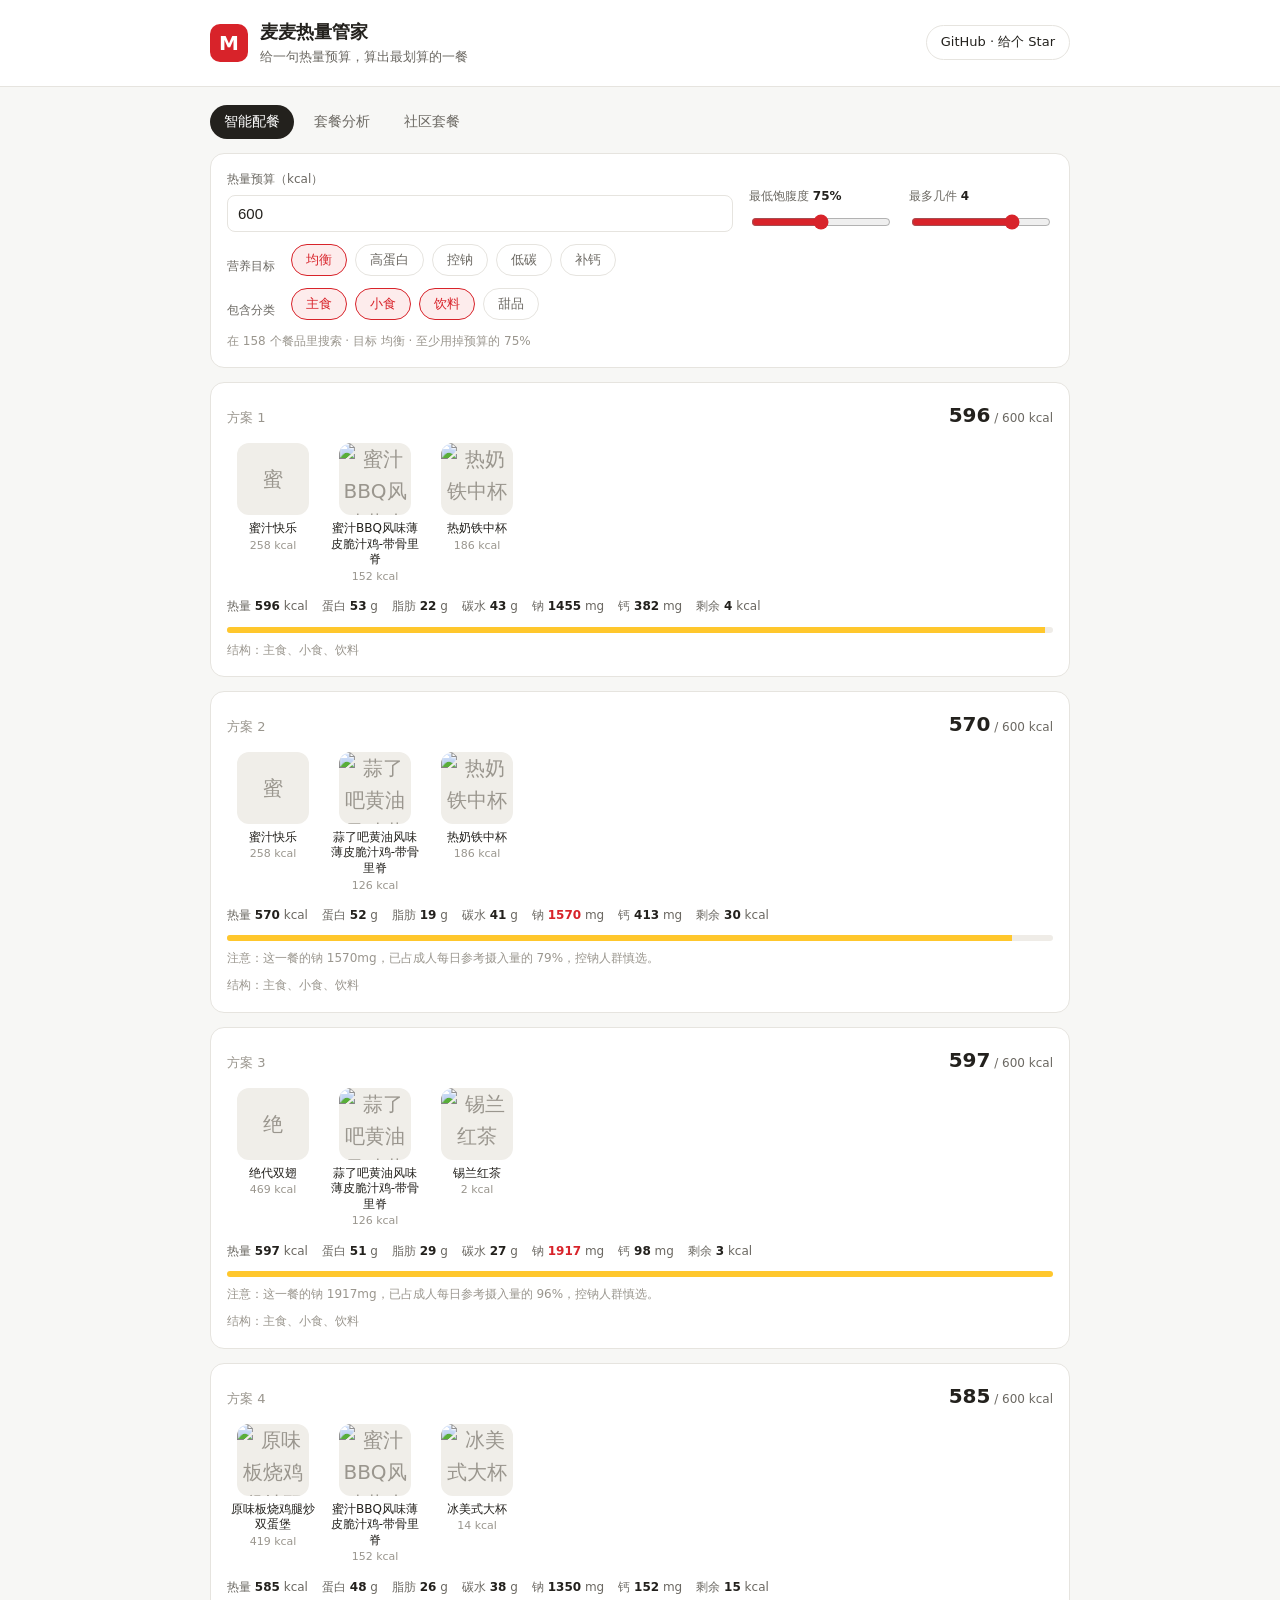
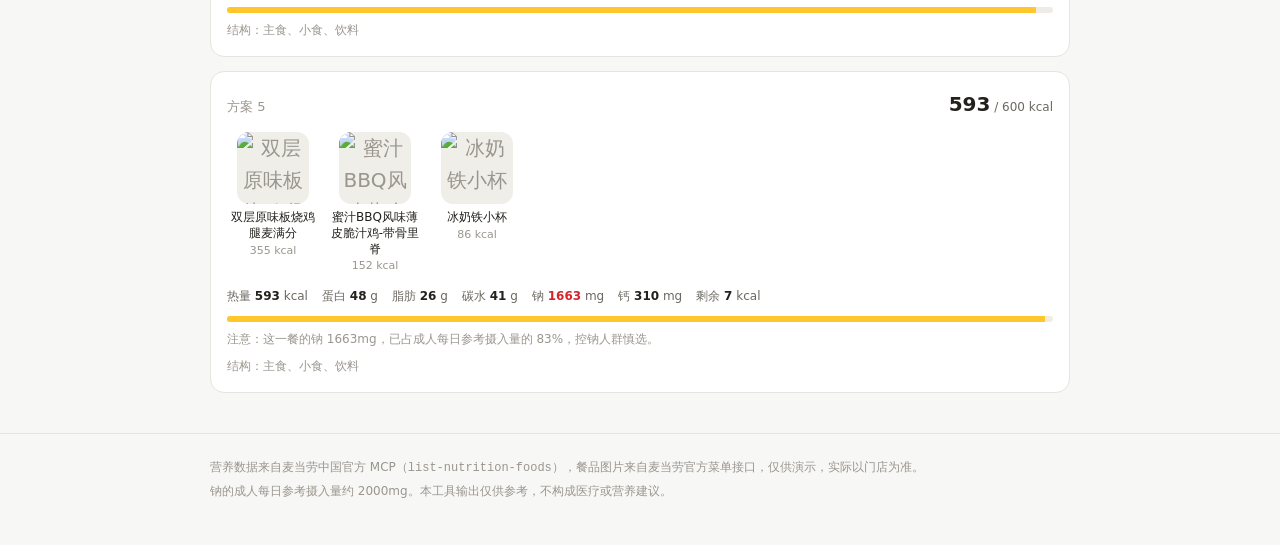
==== docs/index.html @ 1e79555b "feat: 网页版（GitHub Pages），无需下载源码即可使用 把配餐能力搬到浏览器：输入大卡数直接出带实物图的推荐组合，可自定义 分析套餐营养，可浏览社区套餐并一键载入。  - docs/in" ====
<!DOCTYPE html>
<html lang="zh-CN">
<head>
<meta charset="utf-8">
<meta name="viewport" content="width=device-width, initial-scale=1">
<title>麦麦热量管家 · 麦当劳热量预算配餐</title>
<meta name="description" content="输入热量预算，用麦当劳真实营养数据算出最优组合。支持高蛋白、低钠、低碳、高钙四种目标，还能分析自己的套餐、浏览社区分享。">
<link rel="stylesheet" href="styles.css">
</head>
<body>
<header class="site-header">
  <div class="wrap">
    <div class="brand">
      <span class="logo">M</span>
      <div>
        <h1>麦麦热量管家</h1>
        <p class="tagline">给一句热量预算，算出最划算的一餐</p>
      </div>
    </div>
    <a class="gh-link" href="https://github.com/1061136002/mcd-calorie-buddy" target="_blank" rel="noopener">
      GitHub · 给个 Star
    </a>
  </div>
</header>

<nav class="tabs wrap">
  <button class="tab active" data-tab="plan">智能配餐</button>
  <button class="tab" data-tab="analyze">套餐分析</button>
  <button class="tab" data-tab="community">社区套餐</button>
</nav>

<main class="wrap">

  <!-- ============ 智能配餐 ============ -->
  <section id="tab-plan" class="tab-panel active">
    <div class="panel controls">
      <div class="row">
        <label class="field grow">
          <span class="label">热量预算（kcal）</span>
          <input type="number" id="budget" value="600" min="100" max="2000" step="10">
        </label>
        <label class="field">
          <span class="label">最低饱腹度 <b id="fill-val">75%</b></span>
          <input type="range" id="fill" min="50" max="100" value="75" step="5">
        </label>
        <label class="field">
          <span class="label">最多几件 <b id="max-val">4</b></span>
          <input type="range" id="maxitems" min="1" max="5" value="4" step="1">
        </label>
      </div>
      <div class="row">
        <span class="label">营养目标</span>
        <div class="goals" id="goals">
          <button class="goal active" data-goal="balanced">均衡</button>
          <button class="goal" data-goal="high_protein">高蛋白</button>
          <button class="goal" data-goal="low_sodium">控钠</button>
          <button class="goal" data-goal="low_carb">低碳</button>
          <button class="goal" data-goal="high_calcium">补钙</button>
        </div>
      </div>
      <div class="row">
        <span class="label">包含分类</span>
        <div class="goals" id="cats">
          <button class="chip active" data-cat="main">主食</button>
          <button class="chip active" data-cat="side">小食</button>
          <button class="chip active" data-cat="drink">饮料</button>
          <button class="chip" data-cat="dessert">甜品</button>
        </div>
      </div>
      <p class="hint" id="plan-hint"></p>
    </div>

    <div id="plans" class="plans"></div>
  </section>

  <!-- ============ 套餐分析 ============ -->
  <section id="tab-analyze" class="tab-panel">
    <div class="panel controls">
      <div class="row">
        <label class="field grow">
          <span class="label">搜索餐品，点一下加进套餐</span>
          <input type="text" id="search" placeholder="比如：板烧、薯条、可乐、麦满分">
        </label>
      </div>
      <div id="picker" class="picker"></div>
    </div>

    <div class="panel">
      <div class="row between">
        <h2>我的套餐</h2>
        <button class="ghost" id="clear">清空</button>
      </div>
      <div id="basket" class="basket"></div>
      <div id="totals" class="totals"></div>
    </div>
  </section>

  <!-- ============ 社区套餐 ============ -->
  <section id="tab-community" class="tab-panel">
    <p class="hint">
      社区套餐库来自开源项目贡献者。点「看详情」可以把别人的搭配载入分析器，自己改一改。
      想分享自己的搭配？<a href="https://github.com/1061136002/mcd-calorie-buddy/blob/main/community/CONTRIBUTING.md" target="_blank" rel="noopener">提个 PR 就行</a>。
    </p>
    <div id="community" class="plans"></div>
  </section>

</main>

<footer class="site-footer">
  <div class="wrap">
    <p>营养数据来自麦当劳中国官方 MCP（<code>list-nutrition-foods</code>），餐品图片来自麦当劳官方菜单接口，仅供演示，实际以门店为准。</p>
    <p>钠的成人每日参考摄入量约 2000mg。本工具输出仅供参考，不构成医疗或营养建议。</p>
  </div>
</footer>

<script src="app.js"></script>
</body>
</html>
---- docs/styles.css ----
:root {
  --bg: #f7f7f5;
  --card: #ffffff;
  --line: #e6e4df;
  --ink: #23211d;
  --ink-2: #6b6862;
  --ink-3: #9a968e;
  --brand: #d8232a;
  --brand-soft: #fdecec;
  --accent: #ffc72c;
  --ok: #1d9e75;
}

* { box-sizing: border-box; }

body {
  margin: 0;
  background: var(--bg);
  color: var(--ink);
  font: 15px/1.6 system-ui, -apple-system, "PingFang SC", "Microsoft YaHei", sans-serif;
}

a { color: var(--brand); }

.wrap { max-width: 900px; margin: 0 auto; padding: 0 20px; }

.site-header {
  background: var(--card);
  border-bottom: 1px solid var(--line);
  padding: 18px 0;
}
.brand { display: flex; align-items: center; gap: 12px; }
.logo {
  width: 38px; height: 38px; border-radius: 10px;
  background: var(--brand); color: #fff;
  display: grid; place-items: center;
  font-weight: 600; font-size: 20px;
}
.site-header h1 { margin: 0; font-size: 18px; font-weight: 600; }
.tagline { margin: 0; color: var(--ink-2); font-size: 13px; }
.site-header .wrap { display: flex; justify-content: space-between; align-items: center; }
.gh-link {
  font-size: 13px; text-decoration: none;
  border: 1px solid var(--line); border-radius: 999px;
  padding: 6px 14px; color: var(--ink);
}
.gh-link:hover { border-color: var(--brand); color: var(--brand); }

.tabs { display: flex; gap: 6px; margin: 18px auto 4px; }
.tab {
  border: 0; background: transparent; cursor: pointer;
  padding: 8px 14px; border-radius: 999px;
  font-size: 14px; color: var(--ink-2);
}
.tab.active { background: var(--ink); color: #fff; }

.tab-panel { display: none; padding-bottom: 40px; }
.tab-panel.active { display: block; }

.panel {
  background: var(--card);
  border: 1px solid var(--line);
  border-radius: 14px;
  padding: 16px;
  margin: 14px 0;
}
.row { display: flex; gap: 16px; align-items: flex-end; flex-wrap: wrap; margin-bottom: 12px; }
.row:last-child { margin-bottom: 0; }
.row.between { justify-content: space-between; align-items: center; }
.grow { flex: 1 1 160px; }

.field { display: flex; flex-direction: column; gap: 6px; }
.label { font-size: 12px; color: var(--ink-2); }
.label b { color: var(--ink); }

input[type=number], input[type=text] {
  border: 1px solid var(--line); border-radius: 8px;
  padding: 9px 10px; font-size: 15px; background: #fff; color: var(--ink);
  width: 100%;
}
input[type=range] { width: 140px; accent-color: var(--brand); }

.goals { display: flex; gap: 8px; flex-wrap: wrap; }
.goal, .chip {
  border: 1px solid var(--line); background: #fff; cursor: pointer;
  border-radius: 999px; padding: 6px 14px; font-size: 13px; color: var(--ink-2);
}
.goal.active, .chip.active { background: var(--brand-soft); border-color: var(--brand); color: var(--brand); }

.hint { font-size: 12px; color: var(--ink-3); margin: 8px 0 0; }

h2 { font-size: 15px; margin: 0 0 10px; font-weight: 600; }

.plans { display: grid; gap: 14px; }

.plan {
  background: var(--card); border: 1px solid var(--line);
  border-radius: 14px; padding: 16px;
}
.plan-head { display: flex; justify-content: space-between; align-items: baseline; gap: 10px; }
.plan-rank { font-size: 13px; color: var(--ink-3); }
.plan-kcal { font-size: 20px; font-weight: 600; }
.plan-kcal small { font-size: 12px; font-weight: 400; color: var(--ink-2); }

.foods { display: flex; gap: 10px; flex-wrap: wrap; margin: 12px 0; }
.food { width: 92px; text-align: center; }
.food img, .food .ph {
  width: 72px; height: 72px; border-radius: 12px; object-fit: cover;
  background: #f0eee9; display: grid; place-items: center; margin: 0 auto;
  font-size: 20px; color: var(--ink-3);
}
.food .name { font-size: 12px; margin-top: 6px; line-height: 1.3; }
.food .kcal { font-size: 11px; color: var(--ink-3); }

.nut { display: flex; gap: 14px; flex-wrap: wrap; font-size: 12px; color: var(--ink-2); }
.nut b { color: var(--ink); font-weight: 600; }
.nut .warn { color: var(--brand); }

.bar { height: 6px; border-radius: 3px; background: #efece7; margin-top: 10px; overflow: hidden; }
.bar i { display: block; height: 100%; background: var(--accent); }
.bar.over i { background: var(--brand); }

.basket { display: flex; gap: 10px; flex-wrap: wrap; min-height: 40px; }
.basket .empty { color: var(--ink-3); font-size: 13px; }

.picker { display: flex; gap: 8px; flex-wrap: wrap; max-height: 220px; overflow-y: auto; }
.picker button {
  border: 1px solid var(--line); background: #fff; border-radius: 8px;
  padding: 6px 10px; font-size: 13px; cursor: pointer; color: var(--ink);
}
.picker button:hover { border-color: var(--brand); }

.totals { margin-top: 14px; display: none; }
.totals.on { display: block; }

.ghost {
  border: 1px solid var(--line); background: #fff; border-radius: 8px;
  padding: 5px 12px; font-size: 12px; cursor: pointer; color: var(--ink-2);
}

.tags { font-size: 12px; color: var(--ink-3); margin-top: 8px; }

.site-footer {
  border-top: 1px solid var(--line);
  padding: 20px 0 40px; color: var(--ink-3); font-size: 12px;
}
.site-footer p { margin: 4px 0; }

@media (max-width: 640px) {
  .site-header .wrap { flex-direction: column; align-items: flex-start; gap: 12px; }
  input[type=range] { width: 100%; }
}
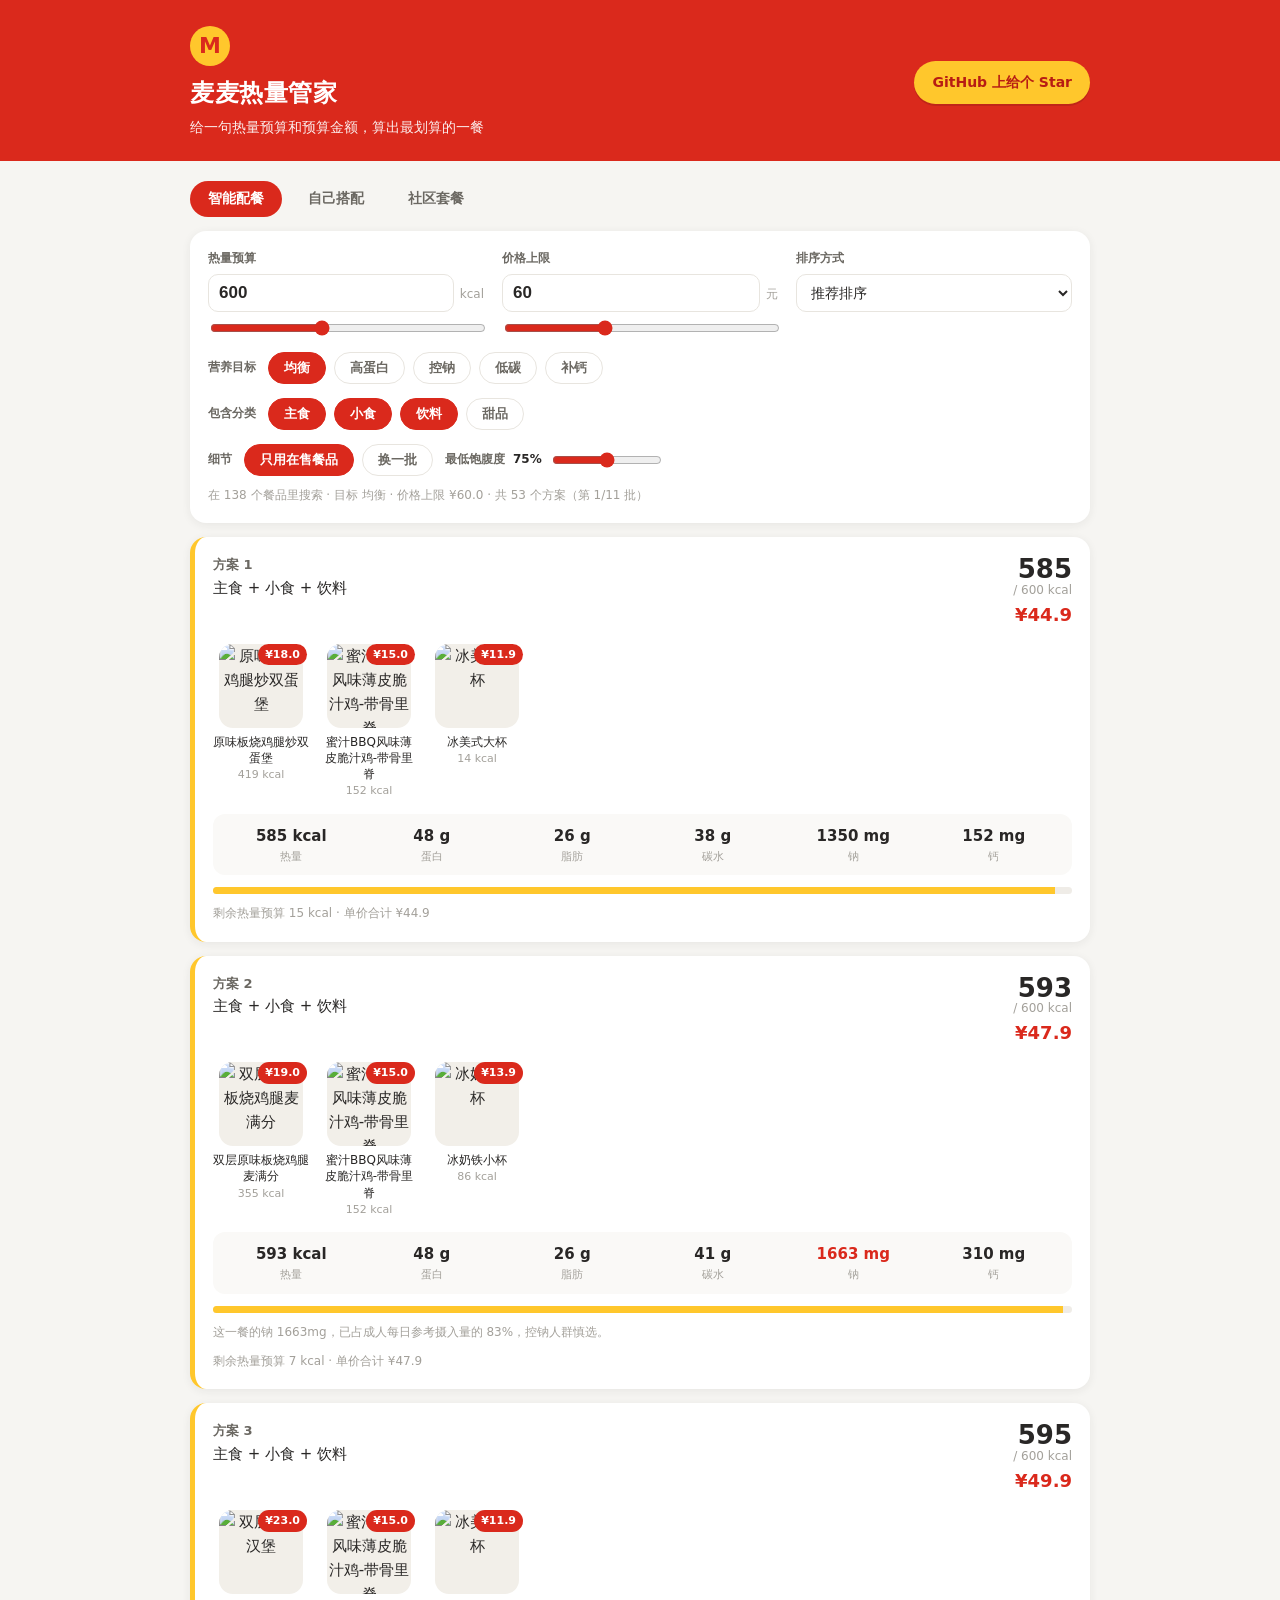
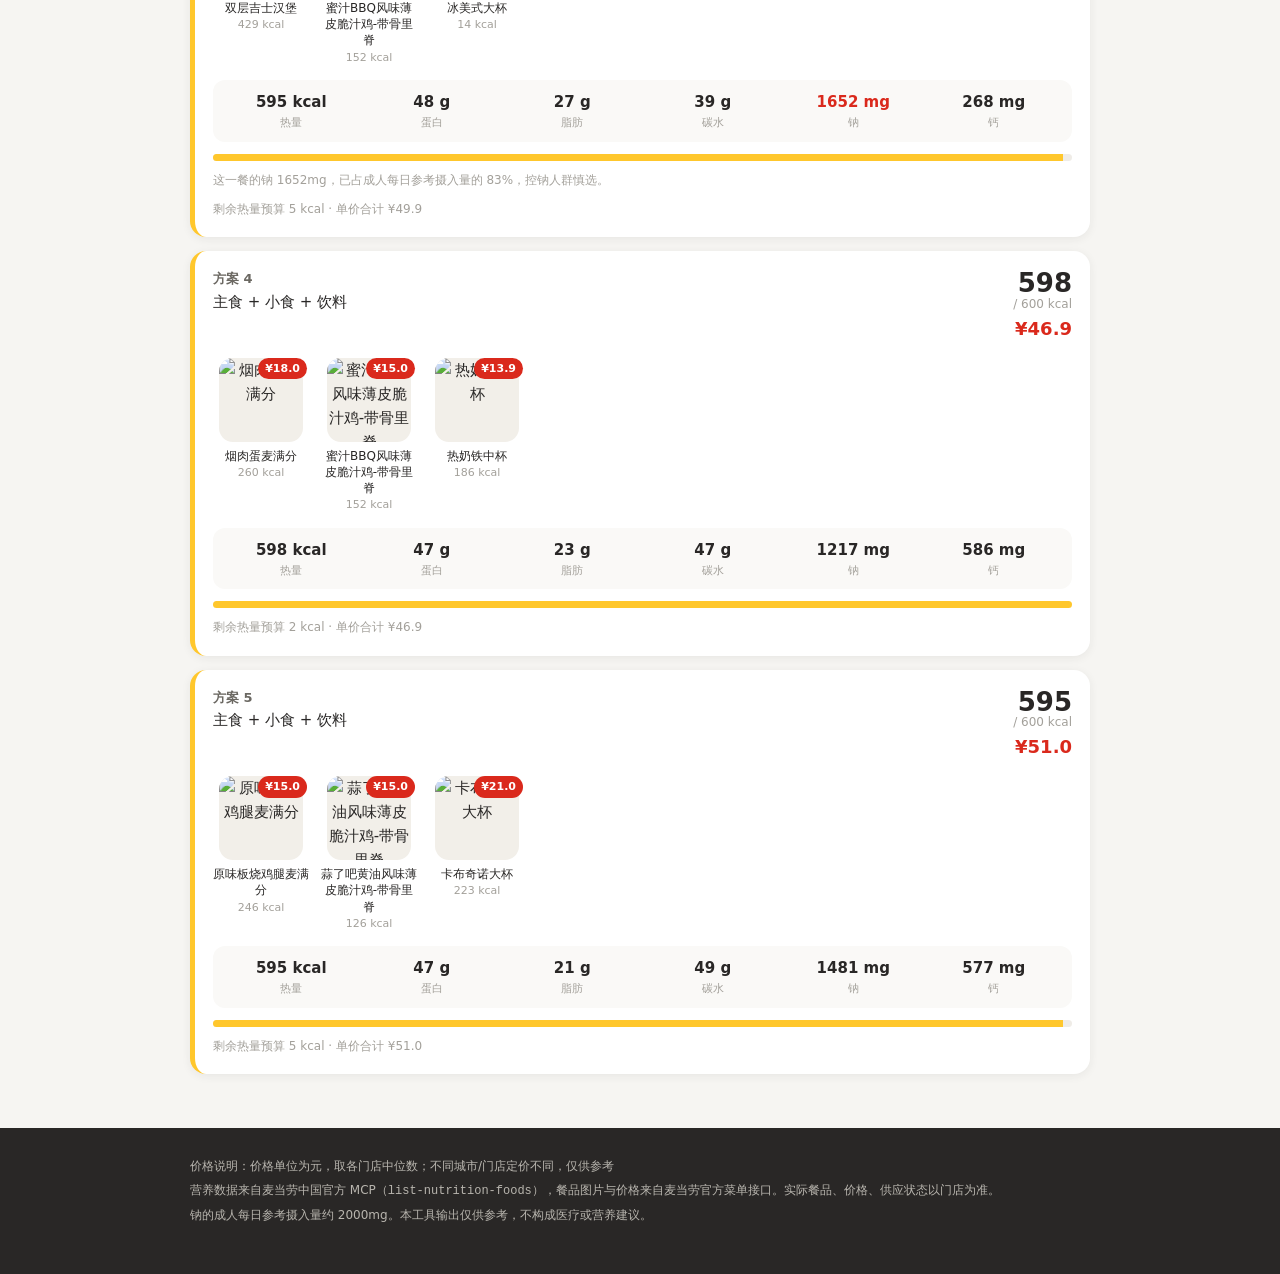
==== commit ab19c8f5: "feat: 价格维度 + 网页版麦当劳官网风格重做 价格： - build_images.py 重写为同时抓图片与价格，输出 data/menu.json。跨 10 个门店   x 4 个时段（早餐/" ====
--- a/docs/index.html
+++ b/docs/index.html
@@ -4,89 +4,130 @@
 <meta charset="utf-8">
 <meta name="viewport" content="width=device-width, initial-scale=1">
 <title>麦麦热量管家 · 麦当劳热量预算配餐</title>
-<meta name="description" content="输入热量预算，用麦当劳真实营养数据算出最优组合。支持高蛋白、低钠、低碳、高钙四种目标，还能分析自己的套餐、浏览社区分享。">
+<meta name="description" content="输入热量预算和价格上限，用麦当劳真实营养与价格数据算出最划算的一餐。支持高蛋白、低钠、低碳、高钙，还能自己搭配分析、浏览社区分享。">
 <link rel="stylesheet" href="styles.css">
 </head>
 <body>
-<header class="site-header">
+
+<header class="hero">
   <div class="wrap">
-    <div class="brand">
-      <span class="logo">M</span>
+    <div class="hero-row">
       <div>
+        <div class="logo-mark">M</div>
         <h1>麦麦热量管家</h1>
-        <p class="tagline">给一句热量预算，算出最划算的一餐</p>
+        <p class="hero-sub">给一句热量预算和预算金额，算出最划算的一餐</p>
       </div>
+      <a class="star-btn" href="https://github.com/1061136002/mcd-calorie-buddy" target="_blank" rel="noopener">
+        GitHub 上给个 Star
+      </a>
     </div>
-    <a class="gh-link" href="https://github.com/1061136002/mcd-calorie-buddy" target="_blank" rel="noopener">
-      GitHub · 给个 Star
-    </a>
   </div>
 </header>
 
 <nav class="tabs wrap">
   <button class="tab active" data-tab="plan">智能配餐</button>
-  <button class="tab" data-tab="analyze">套餐分析</button>
+  <button class="tab" data-tab="analyze">自己搭配</button>
   <button class="tab" data-tab="community">社区套餐</button>
 </nav>
 
 <main class="wrap">
 
-  <!-- ============ 智能配餐 ============ -->
+  <!-- ================= 智能配餐 ================= -->
   <section id="tab-plan" class="tab-panel active">
-    <div class="panel controls">
-      <div class="row">
-        <label class="field grow">
-          <span class="label">热量预算（kcal）</span>
-          <input type="number" id="budget" value="600" min="100" max="2000" step="10">
+
+    <div class="card controls">
+      <div class="ctrl-grid">
+        <label class="field">
+          <span class="label">热量预算</span>
+          <div class="num-row">
+            <input type="number" id="budget" value="600" min="100" max="2000" step="10">
+            <span class="unit">kcal</span>
+          </div>
+          <input type="range" id="budget-range" min="200" max="1200" value="600" step="10">
         </label>
+
         <label class="field">
-          <span class="label">最低饱腹度 <b id="fill-val">75%</b></span>
-          <input type="range" id="fill" min="50" max="100" value="75" step="5">
+          <span class="label">价格上限</span>
+          <div class="num-row">
+            <input type="number" id="money" value="60" min="0" max="300" step="5">
+            <span class="unit">元</span>
+          </div>
+          <input type="range" id="money-range" min="10" max="150" value="60" step="5">
         </label>
+
         <label class="field">
-          <span class="label">最多几件 <b id="max-val">4</b></span>
-          <input type="range" id="maxitems" min="1" max="5" value="4" step="1">
+          <span class="label">排序方式</span>
+          <select id="sort">
+            <option value="score">推荐排序</option>
+            <option value="price-asc">价格 从低到高</option>
+            <option value="price-desc">价格 从高到低</option>
+            <option value="protein">蛋白质 从高到低</option>
+            <option value="kcal">热量 从低到高</option>
+          </select>
         </label>
       </div>
-      <div class="row">
+
+      <div class="ctrl-row">
         <span class="label">营养目标</span>
-        <div class="goals" id="goals">
-          <button class="goal active" data-goal="balanced">均衡</button>
-          <button class="goal" data-goal="high_protein">高蛋白</button>
-          <button class="goal" data-goal="low_sodium">控钠</button>
-          <button class="goal" data-goal="low_carb">低碳</button>
-          <button class="goal" data-goal="high_calcium">补钙</button>
+        <div class="chips" id="goals">
+          <button class="chip active" data-goal="balanced">均衡</button>
+          <button class="chip" data-goal="high_protein">高蛋白</button>
+          <button class="chip" data-goal="low_sodium">控钠</button>
+          <button class="chip" data-goal="low_carb">低碳</button>
+          <button class="chip" data-goal="high_calcium">补钙</button>
         </div>
       </div>
-      <div class="row">
+
+      <div class="ctrl-row">
         <span class="label">包含分类</span>
-        <div class="goals" id="cats">
+        <div class="chips" id="cats">
           <button class="chip active" data-cat="main">主食</button>
           <button class="chip active" data-cat="side">小食</button>
           <button class="chip active" data-cat="drink">饮料</button>
           <button class="chip" data-cat="dessert">甜品</button>
         </div>
       </div>
+
+      <div class="ctrl-row">
+        <span class="label">细节</span>
+        <div class="chips">
+          <button class="chip active" id="toggle-avail">只用在售餐品</button>
+          <button class="chip" id="refresh">换一批</button>
+        </div>
+        <span class="label" id="fill-wrap">最低饱腹度 <b id="fill-val">75%</b>
+          <input type="range" id="fill" min="50" max="100" value="75" step="5"></span>
+      </div>
+
       <p class="hint" id="plan-hint"></p>
     </div>
 
     <div id="plans" class="plans"></div>
   </section>
 
-  <!-- ============ 套餐分析 ============ -->
+  <!-- ================= 自己搭配 ================= -->
   <section id="tab-analyze" class="tab-panel">
-    <div class="panel controls">
-      <div class="row">
+    <div class="card controls">
+      <div class="ctrl-row">
         <label class="field grow">
-          <span class="label">搜索餐品，点一下加进套餐</span>
-          <input type="text" id="search" placeholder="比如：板烧、薯条、可乐、麦满分">
+          <span class="label">搜索餐品，点一下加进我的套餐</span>
+          <input type="text" id="search" placeholder="板烧、薯条、可乐、麦满分…">
         </label>
       </div>
+      <div class="ctrl-row">
+        <div class="chips" id="picker-cats">
+          <button class="chip active" data-cat="all">全部</button>
+          <button class="chip" data-cat="main">主食</button>
+          <button class="chip" data-cat="side">小食</button>
+          <button class="chip" data-cat="drink">饮料</button>
+          <button class="chip" data-cat="dessert">甜品</button>
+        </div>
+      </div>
       <div id="picker" class="picker"></div>
+      <p class="hint" id="picker-hint"></p>
     </div>
 
-    <div class="panel">
-      <div class="row between">
+    <div class="card">
+      <div class="row-between">
         <h2>我的套餐</h2>
         <button class="ghost" id="clear">清空</button>
       </div>
@@ -95,11 +136,11 @@
     </div>
   </section>
 
-  <!-- ============ 社区套餐 ============ -->
+  <!-- ================= 社区套餐 ================= -->
   <section id="tab-community" class="tab-panel">
     <p class="hint">
-      社区套餐库来自开源项目贡献者。点「看详情」可以把别人的搭配载入分析器，自己改一改。
-      想分享自己的搭配？<a href="https://github.com/1061136002/mcd-calorie-buddy/blob/main/community/CONTRIBUTING.md" target="_blank" rel="noopener">提个 PR 就行</a>。
+      社区套餐由开源贡献者分享。点「载入我的套餐」可以拿去自己改。
+      想分享你的搭配？<a href="https://github.com/1061136002/mcd-calorie-buddy/blob/main/community/CONTRIBUTING.md" target="_blank" rel="noopener">提个 PR 就行</a>。
     </p>
     <div id="community" class="plans"></div>
   </section>
@@ -108,7 +149,8 @@
 
 <footer class="site-footer">
   <div class="wrap">
-    <p>营养数据来自麦当劳中国官方 MCP（<code>list-nutrition-foods</code>），餐品图片来自麦当劳官方菜单接口，仅供演示，实际以门店为准。</p>
+    <p id="price-note"></p>
+    <p>营养数据来自麦当劳中国官方 MCP（<code>list-nutrition-foods</code>），餐品图片与价格来自麦当劳官方菜单接口。实际餐品、价格、供应状态以门店为准。</p>
     <p>钠的成人每日参考摄入量约 2000mg。本工具输出仅供参考，不构成医疗或营养建议。</p>
   </div>
 </footer>
--- a/docs/styles.css
+++ b/docs/styles.css
@@ -1,14 +1,15 @@
 :root {
-  --bg: #f7f7f5;
+  --mcd-red: #da291c;
+  --mcd-red-dark: #b71c14;
+  --mcd-yellow: #ffc72c;
+  --ink: #292726;
+  --ink-2: #6b6862;
+  --ink-3: #a3a09a;
+  --bg: #f6f5f2;
   --card: #ffffff;
-  --line: #e6e4df;
-  --ink: #23211d;
-  --ink-2: #6b6862;
-  --ink-3: #9a968e;
-  --brand: #d8232a;
-  --brand-soft: #fdecec;
-  --accent: #ffc72c;
-  --ok: #1d9e75;
+  --line: #e8e5df;
+  --shadow: 0 2px 10px rgba(41, 39, 38, .07);
+  --radius: 16px;
 }
 
 * { box-sizing: border-box; }
@@ -18,135 +19,181 @@
   background: var(--bg);
   color: var(--ink);
   font: 15px/1.6 system-ui, -apple-system, "PingFang SC", "Microsoft YaHei", sans-serif;
+  -webkit-font-smoothing: antialiased;
 }
 
-a { color: var(--brand); }
+a { color: var(--mcd-red); }
+.wrap { max-width: 940px; margin: 0 auto; padding: 0 20px; }
 
-.wrap { max-width: 900px; margin: 0 auto; padding: 0 20px; }
+/* ---------- hero ---------- */
+.hero {
+  background: var(--mcd-red);
+  color: #fff;
+  padding: 26px 0 22px;
+}
+.hero-row { display: flex; justify-content: space-between; align-items: center; gap: 20px; flex-wrap: wrap; }
+.logo-mark {
+  width: 40px; height: 40px; border-radius: 50%;
+  background: var(--mcd-yellow); color: var(--mcd-red);
+  display: grid; place-items: center; font-weight: 700; font-size: 22px;
+  margin-bottom: 8px;
+}
+.hero h1 { margin: 0; font-size: 24px; font-weight: 700; letter-spacing: .5px; }
+.hero-sub { margin: 4px 0 0; font-size: 14px; opacity: .92; }
+.star-btn {
+  background: var(--mcd-yellow); color: var(--mcd-red-dark);
+  text-decoration: none; font-weight: 600; font-size: 14px;
+  padding: 10px 18px; border-radius: 999px;
+  box-shadow: 0 2px 0 rgba(0, 0, 0, .12);
+}
+.star-btn:hover { background: #ffd45c; }
 
-.site-header {
-  background: var(--card);
-  border-bottom: 1px solid var(--line);
-  padding: 18px 0;
-}
-.brand { display: flex; align-items: center; gap: 12px; }
-.logo {
-  width: 38px; height: 38px; border-radius: 10px;
-  background: var(--brand); color: #fff;
-  display: grid; place-items: center;
-  font-weight: 600; font-size: 20px;
-}
-.site-header h1 { margin: 0; font-size: 18px; font-weight: 600; }
-.tagline { margin: 0; color: var(--ink-2); font-size: 13px; }
-.site-header .wrap { display: flex; justify-content: space-between; align-items: center; }
-.gh-link {
-  font-size: 13px; text-decoration: none;
-  border: 1px solid var(--line); border-radius: 999px;
-  padding: 6px 14px; color: var(--ink);
-}
-.gh-link:hover { border-color: var(--brand); color: var(--brand); }
-
-.tabs { display: flex; gap: 6px; margin: 18px auto 4px; }
+/* ---------- tabs ---------- */
+.tabs { display: flex; gap: 8px; margin: 20px auto 6px; }
 .tab {
   border: 0; background: transparent; cursor: pointer;
-  padding: 8px 14px; border-radius: 999px;
-  font-size: 14px; color: var(--ink-2);
+  padding: 9px 18px; border-radius: 999px;
+  font-size: 14px; font-weight: 600; color: var(--ink-2);
 }
-.tab.active { background: var(--ink); color: #fff; }
+.tab.active { background: var(--mcd-red); color: #fff; }
 
 .tab-panel { display: none; padding-bottom: 40px; }
 .tab-panel.active { display: block; }
 
-.panel {
-  background: var(--card);
-  border: 1px solid var(--line);
-  border-radius: 14px;
-  padding: 16px;
-  margin: 14px 0;
+/* ---------- cards ---------- */
+.card {
+  background: var(--card); border-radius: var(--radius);
+  padding: 18px; margin: 14px 0; box-shadow: var(--shadow);
 }
-.row { display: flex; gap: 16px; align-items: flex-end; flex-wrap: wrap; margin-bottom: 12px; }
-.row:last-child { margin-bottom: 0; }
-.row.between { justify-content: space-between; align-items: center; }
-.grow { flex: 1 1 160px; }
+.plan {
+  background: var(--card); border-radius: var(--radius);
+  padding: 18px; margin: 14px 0; box-shadow: var(--shadow);
+  border-left: 5px solid var(--mcd-yellow);
+}
 
+.row-between { display: flex; justify-content: space-between; align-items: center; }
+h2 { font-size: 16px; margin: 0 0 12px; font-weight: 700; }
+
+/* ---------- controls ---------- */
+.ctrl-grid { display: grid; grid-template-columns: repeat(3, 1fr); gap: 18px; }
+.ctrl-row { display: flex; align-items: center; gap: 12px; flex-wrap: wrap; margin-top: 14px; }
 .field { display: flex; flex-direction: column; gap: 6px; }
-.label { font-size: 12px; color: var(--ink-2); }
+.grow { flex: 1 1 200px; }
+.label { font-size: 12px; color: var(--ink-2); font-weight: 600; }
 .label b { color: var(--ink); }
 
-input[type=number], input[type=text] {
-  border: 1px solid var(--line); border-radius: 8px;
-  padding: 9px 10px; font-size: 15px; background: #fff; color: var(--ink);
-  width: 100%;
+.num-row { display: flex; align-items: baseline; gap: 6px; }
+input[type=number] {
+  border: 1px solid var(--line); border-radius: 10px;
+  padding: 8px 10px; font-size: 17px; font-weight: 700; width: 100%;
+  color: var(--ink); background: #fff;
 }
-input[type=range] { width: 140px; accent-color: var(--brand); }
+.unit { font-size: 12px; color: var(--ink-3); }
+input[type=range] { width: 100%; accent-color: var(--mcd-red); margin-top: 2px; }
+input[type=text] {
+  border: 1px solid var(--line); border-radius: 10px;
+  padding: 9px 12px; font-size: 15px; width: 100%; color: var(--ink);
+}
+select {
+  border: 1px solid var(--line); border-radius: 10px;
+  padding: 9px 10px; font-size: 14px; background: #fff; color: var(--ink); width: 100%;
+}
+#fill-wrap { display: flex; align-items: center; gap: 8px; }
+#fill-wrap input[type=range] { width: 110px; }
 
-.goals { display: flex; gap: 8px; flex-wrap: wrap; }
-.goal, .chip {
-  border: 1px solid var(--line); background: #fff; cursor: pointer;
-  border-radius: 999px; padding: 6px 14px; font-size: 13px; color: var(--ink-2);
+.chips { display: flex; gap: 8px; flex-wrap: wrap; }
+.chip {
+  border: 1.5px solid var(--line); background: #fff; cursor: pointer;
+  border-radius: 999px; padding: 6px 15px; font-size: 13px;
+  color: var(--ink-2); font-weight: 600;
 }
-.goal.active, .chip.active { background: var(--brand-soft); border-color: var(--brand); color: var(--brand); }
+.chip:hover { border-color: var(--mcd-yellow); }
+.chip.active { background: var(--mcd-red); border-color: var(--mcd-red); color: #fff; }
 
-.hint { font-size: 12px; color: var(--ink-3); margin: 8px 0 0; }
+.hint { font-size: 12px; color: var(--ink-3); margin: 10px 0 0; }
 
-h2 { font-size: 15px; margin: 0 0 10px; font-weight: 600; }
+/* ---------- plan cards ---------- */
+.plan-top { display: flex; justify-content: space-between; align-items: flex-start; gap: 12px; }
+.plan-title { font-size: 13px; font-weight: 700; color: var(--ink-2); }
+.plan-kcal { font-size: 26px; font-weight: 700; line-height: 1.1; text-align: right; }
+.plan-kcal small { display: block; font-size: 12px; font-weight: 500; color: var(--ink-3); }
+.plan-price {
+  font-size: 18px; font-weight: 700; color: var(--mcd-red);
+  text-align: right; margin-top: 4px;
+}
 
-.plans { display: grid; gap: 14px; }
+.foods { display: flex; gap: 12px; flex-wrap: wrap; margin: 14px 0; }
+.food { width: 96px; text-align: center; position: relative; }
+.food .thumb {
+  width: 84px; height: 84px; border-radius: 14px; margin: 0 auto;
+  background: #f2efe9; overflow: hidden; display: grid; place-items: center;
+}
+.food img { width: 100%; height: 100%; object-fit: cover; display: block; }
+.food .ph { font-size: 26px; font-weight: 700; color: var(--ink-3); }
+.food .pbadge {
+  position: absolute; top: 0; right: 2px;
+  background: var(--mcd-red); color: #fff; font-size: 11px; font-weight: 700;
+  padding: 2px 7px; border-radius: 999px;
+}
+.food .name { font-size: 12px; margin-top: 6px; line-height: 1.35; }
+.food .sub { font-size: 11px; color: var(--ink-3); }
+.food .gone { color: var(--mcd-red); }
 
-.plan {
-  background: var(--card); border: 1px solid var(--line);
-  border-radius: 14px; padding: 16px;
+.metrics {
+  display: grid; grid-template-columns: repeat(6, 1fr); gap: 8px;
+  background: #faf9f7; border-radius: 12px; padding: 10px 12px;
 }
-.plan-head { display: flex; justify-content: space-between; align-items: baseline; gap: 10px; }
-.plan-rank { font-size: 13px; color: var(--ink-3); }
-.plan-kcal { font-size: 20px; font-weight: 600; }
-.plan-kcal small { font-size: 12px; font-weight: 400; color: var(--ink-2); }
+.metrics div { text-align: center; }
+.metrics .m-val { font-size: 15px; font-weight: 700; }
+.metrics .m-val.warn { color: var(--mcd-red); }
+.metrics .m-key { font-size: 11px; color: var(--ink-3); }
 
-.foods { display: flex; gap: 10px; flex-wrap: wrap; margin: 12px 0; }
-.food { width: 92px; text-align: center; }
-.food img, .food .ph {
-  width: 72px; height: 72px; border-radius: 12px; object-fit: cover;
-  background: #f0eee9; display: grid; place-items: center; margin: 0 auto;
-  font-size: 20px; color: var(--ink-3);
+.bar { height: 7px; border-radius: 4px; background: #efece7; margin-top: 12px; overflow: hidden; }
+.bar i { display: block; height: 100%; background: var(--mcd-yellow); }
+.bar.over i { background: var(--mcd-red); }
+
+.tags { font-size: 12px; color: var(--ink-3); margin-top: 10px; }
+
+/* ---------- picker / basket ---------- */
+.picker {
+  display: grid; grid-template-columns: repeat(auto-fill, minmax(104px, 1fr));
+  gap: 10px; max-height: 320px; overflow-y: auto; margin-top: 12px;
 }
-.food .name { font-size: 12px; margin-top: 6px; line-height: 1.3; }
-.food .kcal { font-size: 11px; color: var(--ink-3); }
+.picker button {
+  border: 1.5px solid var(--line); background: #fff; border-radius: 12px;
+  padding: 8px; font-size: 12px; cursor: pointer; color: var(--ink);
+  display: flex; flex-direction: column; align-items: center; gap: 4px;
+}
+.picker button:hover { border-color: var(--mcd-red); }
+.picker button img { width: 54px; height: 54px; object-fit: cover; border-radius: 10px; }
+.picker button .dot {
+  width: 54px; height: 54px; border-radius: 10px; background: #f2efe9;
+  display: grid; place-items: center; font-weight: 700; color: var(--ink-3);
+}
+.picker .pk { font-size: 11px; color: var(--mcd-red); font-weight: 700; }
 
-.nut { display: flex; gap: 14px; flex-wrap: wrap; font-size: 12px; color: var(--ink-2); }
-.nut b { color: var(--ink); font-weight: 600; }
-.nut .warn { color: var(--brand); }
-
-.bar { height: 6px; border-radius: 3px; background: #efece7; margin-top: 10px; overflow: hidden; }
-.bar i { display: block; height: 100%; background: var(--accent); }
-.bar.over i { background: var(--brand); }
-
-.basket { display: flex; gap: 10px; flex-wrap: wrap; min-height: 40px; }
+.basket { display: flex; gap: 12px; flex-wrap: wrap; min-height: 60px; }
 .basket .empty { color: var(--ink-3); font-size: 13px; }
 
-.picker { display: flex; gap: 8px; flex-wrap: wrap; max-height: 220px; overflow-y: auto; }
-.picker button {
-  border: 1px solid var(--line); background: #fff; border-radius: 8px;
-  padding: 6px 10px; font-size: 13px; cursor: pointer; color: var(--ink);
-}
-.picker button:hover { border-color: var(--brand); }
-
-.totals { margin-top: 14px; display: none; }
+.totals { margin-top: 16px; display: none; }
 .totals.on { display: block; }
 
 .ghost {
-  border: 1px solid var(--line); background: #fff; border-radius: 8px;
-  padding: 5px 12px; font-size: 12px; cursor: pointer; color: var(--ink-2);
+  border: 1.5px solid var(--line); background: #fff; border-radius: 999px;
+  padding: 5px 14px; font-size: 12px; font-weight: 600; cursor: pointer; color: var(--ink-2);
 }
+.ghost:hover { border-color: var(--mcd-red); color: var(--mcd-red); }
 
-.tags { font-size: 12px; color: var(--ink-3); margin-top: 8px; }
+/* ---------- footer ---------- */
+.site-footer {
+  background: #292726; color: #b8b5ae;
+  padding: 24px 0 44px; font-size: 12px;
+}
+.site-footer p { margin: 5px 0; }
+.site-footer a { color: #e0ddd6; }
 
-.site-footer {
-  border-top: 1px solid var(--line);
-  padding: 20px 0 40px; color: var(--ink-3); font-size: 12px;
+@media (max-width: 720px) {
+  .ctrl-grid { grid-template-columns: 1fr; }
+  .metrics { grid-template-columns: repeat(3, 1fr); }
+  .hero-row { flex-direction: column; align-items: flex-start; }
 }
-.site-footer p { margin: 4px 0; }
-
-@media (max-width: 640px) {
-  .site-header .wrap { flex-direction: column; align-items: flex-start; gap: 12px; }
-  input[type=range] { width: 100%; }
-}
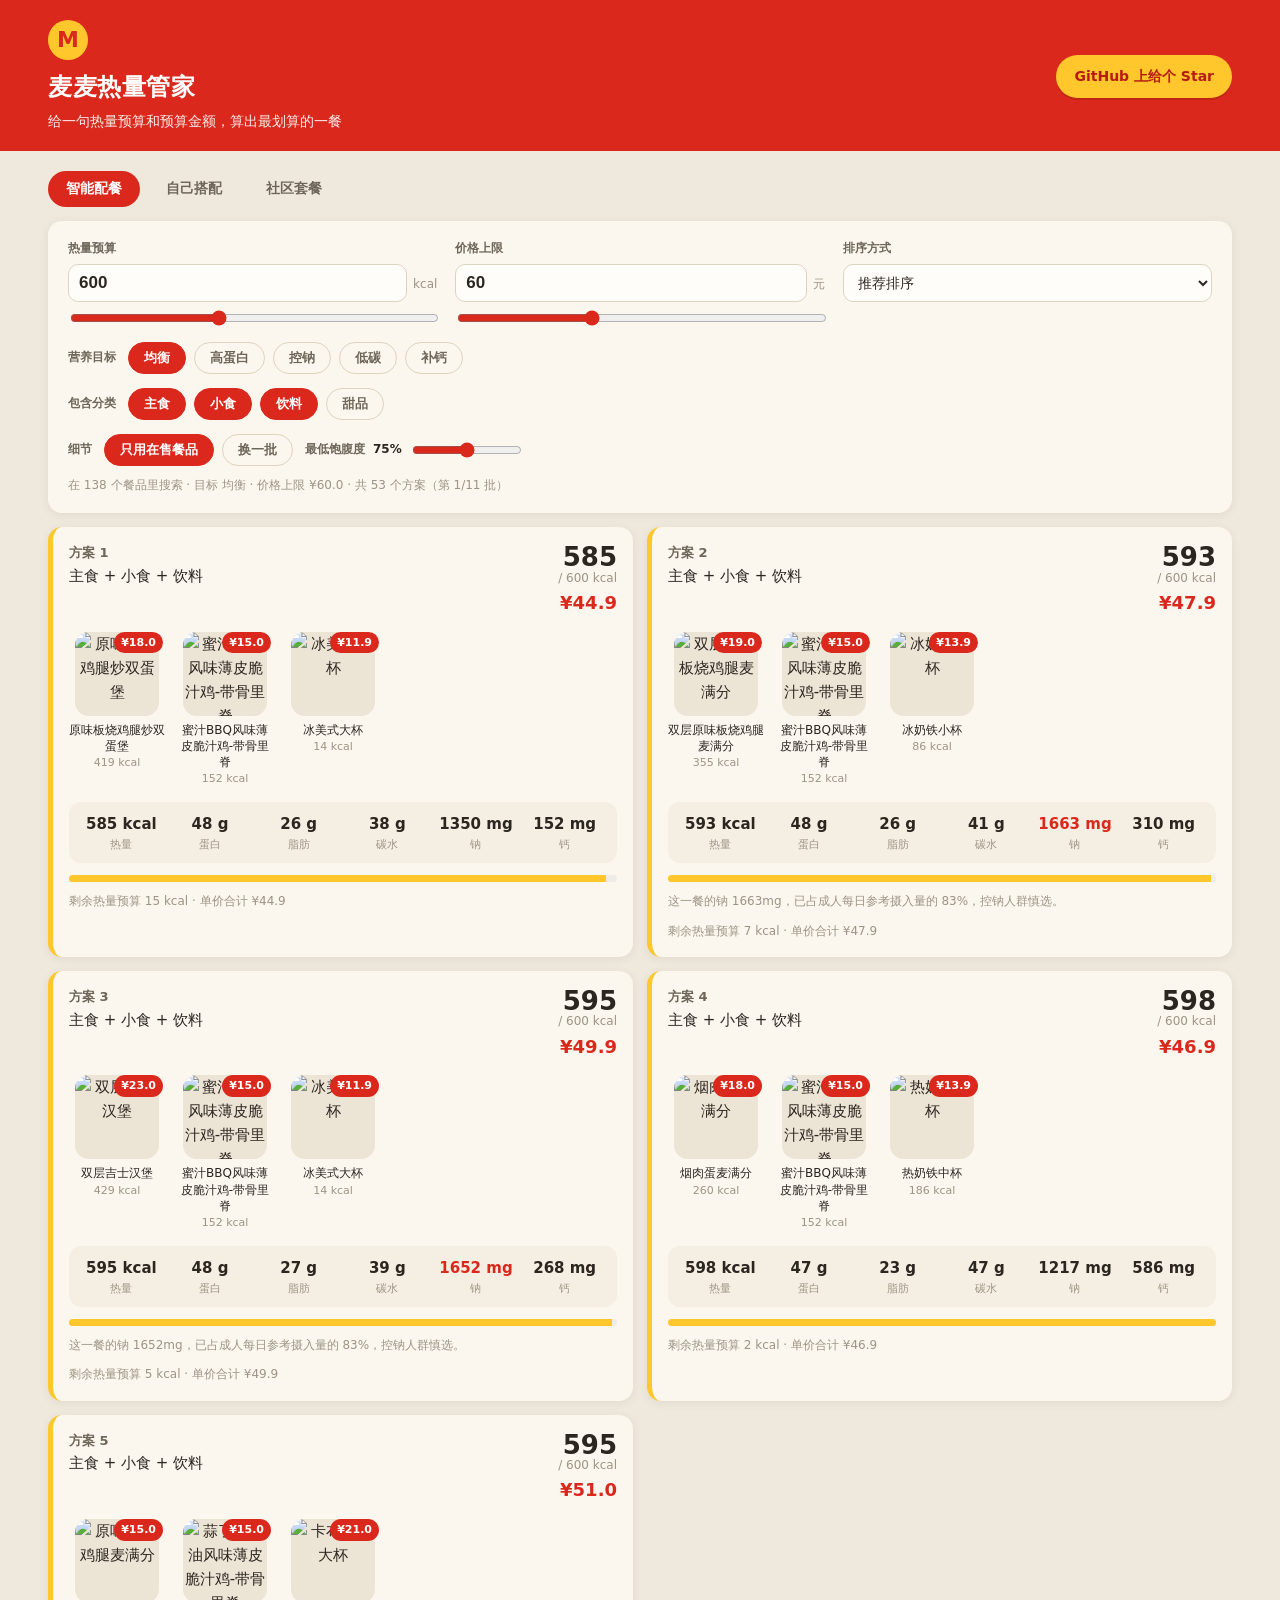
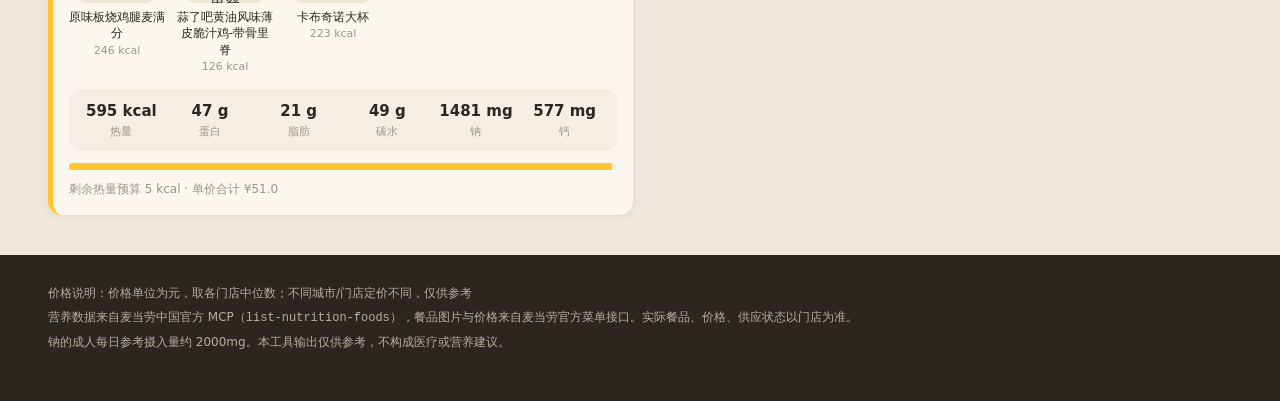
==== commit 0e78d4bf: "style: 加宽页面 + 卡片双列，配色改暖米色 - 内容区 940 -> 1240px，两侧留白明显减少 - 方案卡片在 >=1000px 时双列排布，宽屏不再空荡 - 配色从纯白改为暖米色：页面" ====
--- a/docs/index.html
+++ b/docs/index.html
@@ -5,7 +5,222 @@
 <meta name="viewport" content="width=device-width, initial-scale=1">
 <title>麦麦热量管家 · 麦当劳热量预算配餐</title>
 <meta name="description" content="输入热量预算和价格上限，用麦当劳真实营养与价格数据算出最划算的一餐。支持高蛋白、低钠、低碳、高钙，还能自己搭配分析、浏览社区分享。">
-<link rel="stylesheet" href="styles.css">
+<!-- 本文件由 scripts/build_web_data.py 生成，勿直接编辑。
+     改样式去 docs/styles.css，改逻辑去 docs/app.js，改结构去 scripts/web_template.html，然后重新 build。 -->
+<style>
+:root {
+  --mcd-red: #da291c;
+  --mcd-red-dark: #b71c14;
+  --mcd-yellow: #ffc72c;
+  /* 暖色调：页面用米色底，卡片用暖白，避免纯白刺眼 */
+  --bg: #efe9dd;
+  --card: #fbf7ef;
+  --card-alt: #f5efe3;
+  --ink: #2b2620;
+  --ink-2: #6d6659;
+  --ink-3: #9c9484;
+  --line: #ddd3bf;
+  --shadow: 0 2px 10px rgba(60, 48, 30, .08);
+  --radius: 14px;
+}
+
+* { box-sizing: border-box; }
+
+body {
+  margin: 0;
+  background: var(--bg);
+  color: var(--ink);
+  font: 15px/1.6 system-ui, -apple-system, "PingFang SC", "Microsoft YaHei", sans-serif;
+  -webkit-font-smoothing: antialiased;
+}
+
+a { color: var(--mcd-red); }
+.wrap { max-width: 1240px; margin: 0 auto; padding: 0 28px; }
+
+/* ---------- hero ---------- */
+.hero {
+  background: var(--mcd-red);
+  color: #fff;
+  padding: 20px 0 18px;
+}
+.hero-row { display: flex; justify-content: space-between; align-items: center; gap: 20px; flex-wrap: wrap; }
+.logo-mark {
+  width: 40px; height: 40px; border-radius: 50%;
+  background: var(--mcd-yellow); color: var(--mcd-red);
+  display: grid; place-items: center; font-weight: 700; font-size: 22px;
+  margin-bottom: 8px;
+}
+.hero h1 { margin: 0; font-size: 24px; font-weight: 700; letter-spacing: .5px; }
+.hero-sub { margin: 4px 0 0; font-size: 14px; opacity: .92; }
+.star-btn {
+  background: var(--mcd-yellow); color: var(--mcd-red-dark);
+  text-decoration: none; font-weight: 600; font-size: 14px;
+  padding: 10px 18px; border-radius: 999px;
+  box-shadow: 0 2px 0 rgba(0, 0, 0, .12);
+}
+.star-btn:hover { background: #ffd45c; }
+
+/* ---------- tabs ---------- */
+.tabs { display: flex; gap: 8px; margin: 20px auto 6px; }
+.tab {
+  border: 0; background: transparent; cursor: pointer;
+  padding: 9px 18px; border-radius: 999px;
+  font-size: 14px; font-weight: 600; color: var(--ink-2);
+}
+.tab.active { background: var(--mcd-red); color: #fff; }
+
+.tab-panel { display: none; padding-bottom: 40px; }
+.tab-panel.active { display: block; }
+
+/* ---------- cards ---------- */
+.card {
+  background: var(--card); border-radius: var(--radius);
+  padding: 18px; margin: 14px 0; box-shadow: var(--shadow);
+}
+/* 宽屏时方案卡片双列，减少两侧留白 */
+.plans {
+  display: grid; grid-template-columns: 1fr; gap: 14px;
+}
+@media (min-width: 1000px) {
+  .plans { grid-template-columns: 1fr 1fr; }
+}
+
+.plan {
+  background: var(--card); border-radius: var(--radius);
+  padding: 16px; margin: 0; box-shadow: var(--shadow);
+  border-left: 5px solid var(--mcd-yellow);
+}
+
+.card { padding: 18px 20px; margin: 14px 0; }
+
+.row-between { display: flex; justify-content: space-between; align-items: center; }
+h2 { font-size: 16px; margin: 0 0 12px; font-weight: 700; }
+
+/* ---------- controls ---------- */
+.ctrl-grid { display: grid; grid-template-columns: repeat(3, 1fr); gap: 18px; }
+.ctrl-row { display: flex; align-items: center; gap: 12px; flex-wrap: wrap; margin-top: 14px; }
+.field { display: flex; flex-direction: column; gap: 6px; }
+.grow { flex: 1 1 200px; }
+.label { font-size: 12px; color: var(--ink-2); font-weight: 600; }
+.label b { color: var(--ink); }
+
+.num-row { display: flex; align-items: baseline; gap: 6px; }
+input[type=number] {
+  border: 1px solid var(--line); border-radius: 10px;
+  padding: 8px 10px; font-size: 17px; font-weight: 700; width: 100%;
+  color: var(--ink); background: #fffdf9;
+}
+.unit { font-size: 12px; color: var(--ink-3); }
+input[type=range] { width: 100%; accent-color: var(--mcd-red); margin-top: 2px; }
+input[type=text] {
+  border: 1px solid var(--line); border-radius: 10px;
+  padding: 9px 12px; font-size: 15px; width: 100%; color: var(--ink); background: #fffdf9;
+}
+select {
+  border: 1px solid var(--line); border-radius: 10px;
+  padding: 9px 10px; font-size: 14px; background: #fffdf9; color: var(--ink); width: 100%;
+}
+#fill-wrap { display: flex; align-items: center; gap: 8px; }
+#fill-wrap input[type=range] { width: 110px; }
+
+.chips { display: flex; gap: 8px; flex-wrap: wrap; }
+.chip {
+  border: 1.5px solid var(--line); background: var(--card); cursor: pointer;
+  border-radius: 999px; padding: 6px 15px; font-size: 13px;
+  color: var(--ink-2); font-weight: 600;
+}
+.chip:hover { border-color: var(--mcd-yellow); }
+.chip.active { background: var(--mcd-red); border-color: var(--mcd-red); color: #fff; }
+
+.hint { font-size: 12px; color: var(--ink-3); margin: 10px 0 0; }
+
+/* ---------- plan cards ---------- */
+.plan-top { display: flex; justify-content: space-between; align-items: flex-start; gap: 12px; }
+.plan-title { font-size: 13px; font-weight: 700; color: var(--ink-2); }
+.plan-kcal { font-size: 26px; font-weight: 700; line-height: 1.1; text-align: right; }
+.plan-kcal small { display: block; font-size: 12px; font-weight: 500; color: var(--ink-3); }
+.plan-price {
+  font-size: 18px; font-weight: 700; color: var(--mcd-red);
+  text-align: right; margin-top: 4px;
+}
+
+.foods { display: flex; gap: 12px; flex-wrap: wrap; margin: 14px 0; }
+.food { width: 96px; text-align: center; position: relative; }
+.food .thumb {
+  width: 84px; height: 84px; border-radius: 14px; margin: 0 auto;
+  background: #ece4d4; overflow: hidden; display: grid; place-items: center;
+}
+.food img { width: 100%; height: 100%; object-fit: cover; display: block; }
+.food .ph { font-size: 26px; font-weight: 700; color: var(--ink-3); }
+.food .pbadge {
+  position: absolute; top: 0; right: 2px;
+  background: var(--mcd-red); color: #fff; font-size: 11px; font-weight: 700;
+  padding: 2px 7px; border-radius: 999px;
+}
+.food .name { font-size: 12px; margin-top: 6px; line-height: 1.35; }
+.food .sub { font-size: 11px; color: var(--ink-3); }
+.food .gone { color: var(--mcd-red); }
+
+.metrics {
+  display: grid; grid-template-columns: repeat(6, 1fr); gap: 8px;
+  background: var(--card-alt); border-radius: 12px; padding: 10px 12px;
+}
+.metrics div { text-align: center; }
+.metrics .m-val { font-size: 15px; font-weight: 700; }
+.metrics .m-val.warn { color: var(--mcd-red); }
+.metrics .m-key { font-size: 11px; color: var(--ink-3); }
+
+.bar { height: 7px; border-radius: 4px; background: #efece7; margin-top: 12px; overflow: hidden; }
+.bar i { display: block; height: 100%; background: var(--mcd-yellow); }
+.bar.over i { background: var(--mcd-red); }
+
+.tags { font-size: 12px; color: var(--ink-3); margin-top: 10px; }
+
+/* ---------- picker / basket ---------- */
+.picker {
+  display: grid; grid-template-columns: repeat(auto-fill, minmax(104px, 1fr));
+  gap: 10px; max-height: 320px; overflow-y: auto; margin-top: 12px;
+}
+.picker button {
+  border: 1.5px solid var(--line); background: var(--card); border-radius: 12px;
+  padding: 8px; font-size: 12px; cursor: pointer; color: var(--ink);
+  display: flex; flex-direction: column; align-items: center; gap: 4px;
+}
+.picker button:hover { border-color: var(--mcd-red); }
+.picker button img { width: 54px; height: 54px; object-fit: cover; border-radius: 10px; }
+.picker button .dot {
+  width: 54px; height: 54px; border-radius: 10px; background: #ece4d4;
+  display: grid; place-items: center; font-weight: 700; color: var(--ink-3);
+}
+.picker .pk { font-size: 11px; color: var(--mcd-red); font-weight: 700; }
+
+.basket { display: flex; gap: 12px; flex-wrap: wrap; min-height: 60px; }
+.basket .empty { color: var(--ink-3); font-size: 13px; }
+
+.totals { margin-top: 16px; display: none; }
+.totals.on { display: block; }
+
+.ghost {
+  border: 1.5px solid var(--line); background: var(--card); border-radius: 999px;
+  padding: 5px 14px; font-size: 12px; font-weight: 600; cursor: pointer; color: var(--ink-2);
+}
+.ghost:hover { border-color: var(--mcd-red); color: var(--mcd-red); }
+
+/* ---------- footer ---------- */
+.site-footer {
+  background: #2b2620; color: #b6ae9e;
+  padding: 24px 0 44px; font-size: 12px;
+}
+.site-footer p { margin: 5px 0; }
+.site-footer a { color: #e0ddd6; }
+
+@media (max-width: 720px) {
+  .ctrl-grid { grid-template-columns: 1fr; }
+  .metrics { grid-template-columns: repeat(3, 1fr); }
+  .hero-row { flex-direction: column; align-items: flex-start; }
+}
+
+</style>
 </head>
 <body>
 
@@ -155,6 +370,487 @@
   </div>
 </footer>
 
-<script src="app.js"></script>
+<script>
+window.__MCD_DATA__ = {
+  nutrition: {"generated_at":"2026-10-23","source":"McDonald's China MCP list-nutrition-foods","price_note":"价格单位为元，取各门店中位数；不同城市/门店定价不同，仅供参考","price_stores":["1420762","1420412","1950978","1950353","1401010","1400014","3450177","3450235","1960222","1960251"],"count":158,"available":138,"items":[{"n":"猪柳麦满分","k":308,"p":16,"f":16,"c":24,"na":781,"ca":213,"cat":"main","img":"https://menu-img.mcd.cn/pcm/prod/menu/ProductPool/product/MS_5024_320.png","pr":14.0,"av":true},{"n":"猪柳蛋麦满分","k":387,"p":23,"f":21,"c":25,"na":846,"ca":243,"cat":"main","img":"https://menu-img.mcd.cn/pcm/prod/menu/20250709/product/MS_5022_320.png","pr":18.0,"av":true},{"n":"烟肉蛋麦满分","k":260,"p":16,"f":10,"c":24,"na":483,"ca":238,"cat":"main","img":"https://menu-img.mcd.cn/pcm/prod/menu/20250709/product/MS_5022_320.png","pr":18.0,"av":true},{"n":"火腿扒麦满分","k":261,"p":14,"f":12,"c":24,"na":608,"ca":131,"cat":"main","img":"https://menu-img.mcd.cn/pcm/prod/menu/ProductPool/product/MS_1254_320.png","pr":11.0,"av":true},{"n":"中薯条","k":289,"p":4,"f":12,"c":38,"na":165,"ca":18,"cat":"side","img":"https://menu-img.mcd.cn/pcm/prod/menu/20250523/product/MS_G4810_320_1747877491921.png","pr":14.0,"av":true},{"n":"大薯条","k":379,"p":6,"f":16,"c":50,"na":216,"ca":23,"cat":"side","img":"https://menu-img.mcd.cn/pcm/prod/menu/20250523/product/MS_G4810_320_1747877491921.png","pr":14.0,"av":true},{"n":"小薯条","k":210,"p":3,"f":9,"c":28,"na":120,"ca":13,"cat":"side","img":"https://menu-img.mcd.cn/pcm/prod/menu/20250523/product/MS_G4810_320_1747877491921.png","pr":14.0,"av":true},{"n":"迷你薯条","k":106,"p":2,"f":4,"c":14,"na":61,"ca":6,"cat":"side","img":"https://menu-img.mcd.cn/pcm/prod/menu/20250523/product/MS_G4810_320_1747877491921.png","pr":14.0,"av":true},{"n":"圆筒冰淇淋","k":93,"p":2,"f":3,"c":14,"na":36,"ca":77,"cat":"dessert","img":"https://menu-img.mcd.cn/pcm/prod/menu/ProductPool/product/MS_G515837_320.png","pr":5.0,"av":true},{"n":"麦乐鸡5块","k":213,"p":12,"f":12,"c":13,"na":422,"ca":9,"cat":"side","img":"https://menu-img.mcd.cn/pcm/prod/menu/20260529/product/MS_G1401_320.png","pr":14.5,"av":true},{"n":"大杯玉米杯","k":87,"p":4,"f":1,"c":12,"na":2,"ca":10,"cat":"side","img":"https://menu-img.mcd.cn/pcm/prod/menu/ProductPool/product/MS_G4437_320.png","pr":13.0,"av":true},{"n":"小杯玉米杯","k":53,"p":2,"f":1,"c":7,"na":1,"ca":6,"cat":"side","img":"https://menu-img.mcd.cn/pcm/prod/menu/ProductPool/product/MS_G4437_320.png","pr":13.0,"av":true},{"n":"麦辣鸡翅-2块","k":224,"p":13,"f":15,"c":9,"na":537,"ca":13,"cat":"side","img":"https://menu-img.mcd.cn/pcm/prod/menu/20260325/product/MS_G1700_320.png","pr":15.0,"av":true},{"n":"朱古力新地","k":282,"p":5,"f":9,"c":44,"na":126,"ca":182,"cat":"dessert","img":"https://menu-img.mcd.cn/pcm/prod/menu/ProductPool/product/MS_G9900008745_320.gif","pr":12.0,"av":true},{"n":"草莓新地","k":245,"p":4,"f":6,"c":43,"na":84,"ca":158,"cat":"dessert","img":"https://menu-img.mcd.cn/pcm/prod/menu/ProductPool/product/MS_G9900008745_320.gif","pr":12.0,"av":true},{"n":"奥利奥麦旋风","k":266,"p":5,"f":9,"c":40,"na":116,"ca":185,"cat":"dessert","img":"https://menu-img.mcd.cn/pcm/prod/menu/ProductPool/product/MS_G9900008754_320.gif","pr":15.5,"av":true},{"n":"草莓麦旋风","k":295,"p":6,"f":9,"c":47,"na":122,"ca":186,"cat":"dessert","img":"https://menu-img.mcd.cn/pcm/prod/menu/ProductPool/product/MS_G521950_320.gif","pr":16.5,"av":true},{"n":"香芋派","k":232,"p":2,"f":12,"c":28,"na":159,"ca":7,"cat":"side","img":"https://menu-img.mcd.cn/pcm/prod/menu/ProductPool/product/MS_G9900008752_320.gif","pr":8.5,"av":true},{"n":"菠萝派","k":221,"p":2,"f":11,"c":27,"na":147,"ca":5,"cat":"side","img":"https://menu-img.mcd.cn/pcm/prod/menu/ProductPool/product/MS_G9900008752_320.gif","pr":8.5,"av":true},{"n":"大脆鸡扒麦满分","k":361,"p":16,"f":17,"c":35,"na":804,"ca":130,"cat":"main","img":"https://menu-img.mcd.cn/pcm/prod/menu/ProductPool/product/MS_5889_320.png","pr":11.0,"av":true},{"n":"原味板烧鸡腿麦满分","k":246,"p":15,"f":9,"c":25,"na":611,"ca":133,"cat":"main","img":"https://menu-img.mcd.cn/pcm/prod/menu/ProductPool/product/MS_6800_320.png","pr":15.0,"av":true},{"n":"双层原味板烧鸡腿麦满分","k":355,"p":23,"f":17,"c":27,"na":984,"ca":138,"cat":"main","img":"https://menu-img.mcd.cn/pcm/prod/menu/ProductPool/product/MS_4989_320.png","pr":19.0,"av":true},{"n":"吉士汉堡包","k":294,"p":16,"f":12,"c":30,"na":673,"ca":144,"cat":"main","img":"https://menu-img.mcd.cn/pcm/prod/menu/20260824/product/MS_G504971_320.png","pr":26.0,"av":true},{"n":"双层吉士汉堡","k":429,"p":27,"f":22,"c":31,"na":1017,"ca":232,"cat":"main","img":"https://menu-img.mcd.cn/pcm/prod/menu/20260309/product/MS_1120_320.png","pr":23.0,"av":true},{"n":"麦香鸡","k":369,"p":15,"f":17,"c":39,"na":731,"ca":73,"cat":"main","img":"https://menu-img.mcd.cn/pcm/prod/menu/ProductPool/product/MS_1450_320.png","pr":17.0,"av":true},{"n":"麦香鱼","k":325,"p":16,"f":13,"c":35,"na":556,"ca":99,"cat":"main","img":"https://menu-img.mcd.cn/pcm/prod/menu/20260101/product/MS_1600_320.png","pr":22.5,"av":true},{"n":"麦辣鸡腿汉堡","k":485,"p":24,"f":24,"c":42,"na":1208,"ca":154,"cat":"main","img":"https://menu-img.mcd.cn/pcm/prod/menu/20260325/product/MS_1440_320.png","pr":22.5,"av":true},{"n":"板烧鸡腿堡","k":391,"p":23,"f":17,"c":35,"na":1041,"ca":93,"cat":"main","img":"https://menu-img.mcd.cn/pcm/prod/menu/20241008/product/MS_1406_320.png","pr":23.5,"av":true},{"n":"巨无霸","k":513,"p":27,"f":26,"c":42,"na":961,"ca":171,"cat":"main","img":"https://menu-img.mcd.cn/pcm/prod/menu/20260309/product/MS_1100_320.png","pr":26.5,"av":true},{"n":"培根蔬萃双层牛堡","k":442,"p":24,"f":23,"c":34,"na":728,"ca":73,"cat":"main","img":"https://menu-img.mcd.cn/pcm/prod/menu/20260309/product/MS_1106_320.png","pr":24.5,"av":true},{"n":"可乐中杯","k":147,"p":0,"f":0,"c":36,"na":0,"ca":10,"cat":"drink","img":"https://menu-img.mcd.cn/pcm/prod/menu/ProductPool/product/MS_9900008751_320.gif","pr":9.5,"av":true},{"n":"可乐大杯","k":224,"p":0,"f":0,"c":55,"na":0,"ca":15,"cat":"drink","img":"https://menu-img.mcd.cn/pcm/prod/menu/ProductPool/product/MS_9900008751_320.gif","pr":9.5,"av":true},{"n":"可乐小杯","k":107,"p":0,"f":0,"c":26,"na":0,"ca":7,"cat":"drink","img":"https://menu-img.mcd.cn/pcm/prod/menu/ProductPool/product/MS_9900008751_320.gif","pr":9.5,"av":true},{"n":"雪碧中杯","k":105,"p":0,"f":0,"c":26,"na":29,"ca":0,"cat":"drink","img":"https://menu-img.mcd.cn/pcm/prod/menu/ProductPool/product/MS_G3010_320.png","pr":9.5,"av":true},{"n":"雪碧大杯","k":160,"p":0,"f":0,"c":39,"na":45,"ca":0,"cat":"drink","img":"https://menu-img.mcd.cn/pcm/prod/menu/ProductPool/product/MS_G3010_320.png","pr":9.5,"av":true},{"n":"雪碧小杯","k":76,"p":0,"f":0,"c":19,"na":21,"ca":0,"cat":"drink","img":"https://menu-img.mcd.cn/pcm/prod/menu/ProductPool/product/MS_G3010_320.png","pr":9.5,"av":true},{"n":"无糖可口可乐中杯","k":0,"p":0,"f":0,"c":1,"na":35,"ca":0,"cat":"drink","img":"https://menu-img.mcd.cn/pcm/prod/menu/ProductPool/product/MS_9900008751_320.gif","pr":9.5,"av":true},{"n":"无糖可口可乐大杯","k":0,"p":0,"f":0,"c":1,"na":53,"ca":0,"cat":"drink","img":"https://menu-img.mcd.cn/pcm/prod/menu/ProductPool/product/MS_9900008751_320.gif","pr":9.5,"av":true},{"n":"无糖可口可乐小杯","k":0,"p":0,"f":0,"c":0,"na":25,"ca":0,"cat":"drink","img":"https://menu-img.mcd.cn/pcm/prod/menu/ProductPool/product/MS_9900008751_320.gif","pr":9.5,"av":true},{"n":"大杯鲜萃咖啡","k":13,"p":1,"f":0,"c":0,"na":3,"ca":8,"cat":"drink","img":"https://menu-img.mcd.cn/pcm/prod/menu/20250324/product/MS_G520688_320.gif","pr":9.5,"av":true},{"n":"小杯鲜萃咖啡","k":15,"p":1,"f":0,"c":3,"na":2,"ca":6,"cat":"drink","img":"https://menu-img.mcd.cn/pcm/prod/menu/20250324/product/MS_G520688_320.gif","pr":9.5,"av":true},{"n":"锡兰红茶","k":2,"p":0,"f":0,"c":0,"na":0,"ca":5,"cat":"drink","img":"https://menu-img.mcd.cn/pcm/prod/menu/ProductPool/product/MS_3505_320.png","pr":11.5,"av":true},{"n":"热朱古力","k":125,"p":2,"f":2,"c":22,"na":107,"ca":36,"cat":"drink","img":"","pr":null,"av":false},{"n":"纯牛奶（盒装）","k":129,"p":7,"f":7,"c":10,"na":73,"ca":231,"cat":"drink","img":"https://menu-img.mcd.cn/pcm/prod/menu/ProductPool/product/MS_G5073941_320.png","pr":19.0,"av":true},{"n":"麦旋酷阳光橙","k":228,"p":1,"f":2,"c":50,"na":77,"ca":52,"cat":"drink","img":"","pr":null,"av":false},{"n":"浓缩咖啡","k":13,"p":1,"f":0,"c":2,"na":0,"ca":7,"cat":"drink","img":"https://menu-img.mcd.cn/pcm/prod/menu/20250324/product/MS_507389_320.png","pr":15.0,"av":true},{"n":"那么大鸡排","k":385,"p":24,"f":21,"c":24,"na":996,"ca":13,"cat":"side","img":"https://menu-img.mcd.cn/pcm/prod/menu/20260101/product/MS_521156_320.png","pr":14.0,"av":true},{"n":"阳光柠檬红茶中杯","k":117,"p":0,"f":0,"c":29,"na":17,"ca":0,"cat":"drink","img":"https://menu-img.mcd.cn/pcm/prod/menu/ProductPool/product/MS_G515280_320.png","pr":9.5,"av":true},{"n":"阳光柠檬红茶大杯","k":178,"p":0,"f":0,"c":43,"na":25,"ca":0,"cat":"drink","img":"https://menu-img.mcd.cn/pcm/prod/menu/ProductPool/product/MS_G515280_320.png","pr":9.5,"av":true},{"n":"阳光柠檬红茶小杯","k":85,"p":0,"f":0,"c":21,"na":12,"ca":0,"cat":"drink","img":"https://menu-img.mcd.cn/pcm/prod/menu/ProductPool/product/MS_G515280_320.png","pr":9.5,"av":true},{"n":"脆薯饼","k":146,"p":1,"f":9,"c":14,"na":311,"ca":7,"cat":"side","img":"https://menu-img.mcd.cn/pcm/prod/menu/ProductPool/product/MS_521741_320.png","pr":8.5,"av":true},{"n":"脆香油条","k":202,"p":5,"f":12,"c":19,"na":230,"ca":18,"cat":"side","img":"https://menu-img.mcd.cn/pcm/prod/menu/ProductPool/product/MS_2631_320.png","pr":8.5,"av":true},{"n":"100%苹果汁","k":88,"p":0,"f":0,"c":21,"na":0,"ca":0,"cat":"drink","img":"https://menu-img.mcd.cn/pcm/prod/menu/20250430/product/MS_6362_320_1745552987716.png","pr":11.5,"av":true},{"n":"汉堡包","k":248,"p":13,"f":8,"c":29,"na":492,"ca":61,"cat":"main","img":"https://menu-img.mcd.cn/pcm/prod/menu/20260824/product/MS_G504971_320.png","pr":26.0,"av":true},{"n":"麦乐鸡4块","k":170,"p":10,"f":10,"c":11,"na":337,"ca":7,"cat":"side","img":"https://menu-img.mcd.cn/pcm/prod/menu/20260529/product/MS_G1401_320.png","pr":14.5,"av":true},{"n":"纯悦","k":0,"p":0,"f":0,"c":0,"na":0,"ca":0,"cat":"drink","img":"https://menu-img.mcd.cn/pcm/prod/menu/20240904/product/MS_3757_320.png","pr":7.5,"av":true},{"n":"苹果片","k":32,"p":0,"f":0,"c":7,"na":0,"ca":18,"cat":"side","img":"https://menu-img.mcd.cn/pcm/prod/menu/ProductPool/product/MS_6102_320.png","pr":7.0,"av":true},{"n":"不素之霸双层牛堡","k":493,"p":28,"f":27,"c":34,"na":1012,"ca":75,"cat":"main","img":"https://menu-img.mcd.cn/pcm/prod/menu/20260309/product/MS_4648_320.png","pr":26.5,"av":true},{"n":"双层深海鳕鱼堡","k":485,"p":28,"f":21,"c":46,"na":917,"ca":147,"cat":"main","img":"https://menu-img.mcd.cn/pcm/prod/menu/ProductPool/product/MS_9900003586_320.png","pr":24.0,"av":true},{"n":"儿童鱼排堡","k":269,"p":15,"f":6,"c":36,"na":442,"ca":58,"cat":"main","img":"https://menu-img.mcd.cn/pcm/prod/menu/ProductPool/product/MS_9900016058_320.png","pr":24.0,"av":true},{"n":"培根安格斯厚牛堡","k":707,"p":34,"f":44,"c":43,"na":1037,"ca":161,"cat":"main","img":"https://menu-img.mcd.cn/pcm/prod/menu/20260309/product/MS_511781_320.png","pr":34.5,"av":true},{"n":"芝士安格斯厚牛堡","k":696,"p":32,"f":44,"c":43,"na":897,"ca":150,"cat":"main","img":"https://menu-img.mcd.cn/pcm/prod/menu/20260309/product/MS_511782_320.png","pr":31.5,"av":true},{"n":"yeyeyeye奶冻款","k":223,"p":1,"f":4,"c":43,"na":37,"ca":64,"cat":"dessert","img":"","pr":null,"av":false},{"n":"皮蛋鸡肉粥","k":133,"p":6,"f":3,"c":20,"na":611,"ca":20,"cat":"main","img":"","pr":null,"av":false},{"n":"雪菜脆笋鸡肉粥","k":120,"p":4,"f":2,"c":22,"na":552,"ca":14,"cat":"main","img":"","pr":null,"av":false},{"n":"猪柳炒双蛋堡","k":437,"p":25,"f":24,"c":29,"na":705,"ca":116,"cat":"main","img":"https://menu-img.mcd.cn/pcm/prod/menu/ProductPool/product/MS_502773_320.png","pr":18.0,"av":true},{"n":"yeyeyeye爆珠款","k":212,"p":1,"f":3,"c":42,"na":122,"ca":124,"cat":"dessert","img":"","pr":null,"av":false},{"n":"柠檬拉明顿","k":121,"p":2,"f":7,"c":12,"na":35,"ca":17,"cat":"dessert","img":"","pr":null,"av":false},{"n":"芝士双层安格斯厚牛堡","k":1003,"p":58,"f":65,"c":46,"na":1373,"ca":251,"cat":"main","img":"https://menu-img.mcd.cn/pcm/prod/menu/20260309/product/MS_511782_320.png","pr":31.5,"av":true},{"n":"培根双层安格斯厚牛堡","k":987,"p":55,"f":64,"c":46,"na":1191,"ca":226,"cat":"main","img":"https://menu-img.mcd.cn/pcm/prod/menu/20260309/product/MS_511781_320.png","pr":34.5,"av":true},{"n":"火腿扒早安营养卷","k":444,"p":16,"f":24,"c":39,"na":1065,"ca":108,"cat":"main","img":"https://menu-img.mcd.cn/pcm/prod/menu/ProductPool/product/MS_513112_320.png","pr":15.5,"av":true},{"n":"麦麦脆汁鸡-琵琶腿","k":328,"p":21,"f":20,"c":16,"na":905,"ca":24,"cat":"side","img":"https://menu-img.mcd.cn/pcm/prod/menu/ProductPool/product/MS_9900005432_320.png","pr":15.0,"av":true},{"n":"德式图林根香肠","k":87,"p":5,"f":6,"c":2,"na":293,"ca":5,"cat":"side","img":"https://menu-img.mcd.cn/pcm/prod/menu/ProductPool/product/MS_505235_320.png","pr":9.5,"av":true},{"n":"图林根香肠早安营养卷","k":425,"p":14,"f":23,"c":38,"na":977,"ca":68,"cat":"side","img":"https://menu-img.mcd.cn/pcm/prod/menu/ProductPool/product/MS_513113_320.png","pr":16.0,"av":true},{"n":"麦麦脆汁鸡-带骨里脊","k":332,"p":22,"f":18,"c":16,"na":812,"ca":25,"cat":"side","img":"https://menu-img.mcd.cn/pcm/prod/menu/ProductPool/product/MS_9900005432_320.png","pr":15.0,"av":true},{"n":"【美汁源】“黄金橙橙”","k":165,"p":0,"f":0,"c":41,"na":53,"ca":0,"cat":"drink","img":"https://menu-img.mcd.cn/pcm/prod/menu/20240904/product/MS_2430_320.png","pr":13.0,"av":true},{"n":"优品豆浆大杯","k":202,"p":8,"f":4,"c":33,"na":43,"ca":21,"cat":"drink","img":"https://menu-img.mcd.cn/pcm/prod/menu/ProductPool/product/MS_1088_320.png","pr":9.5,"av":true},{"n":"优品豆浆小杯","k":151,"p":6,"f":3,"c":25,"na":32,"ca":15,"cat":"drink","img":"https://menu-img.mcd.cn/pcm/prod/menu/ProductPool/product/MS_1088_320.png","pr":9.5,"av":true},{"n":"浓浓黑巧雪冰中杯","k":359,"p":8,"f":12,"c":51,"na":224,"ca":207,"cat":"dessert","img":"https://menu-img.mcd.cn/pcm/prod/menu/20261008/product/MS_G515945_320.gif","pr":13.9,"av":true},{"n":"浓浓黑巧雪冰大杯","k":444,"p":11,"f":14,"c":65,"na":258,"ca":251,"cat":"dessert","img":"https://menu-img.mcd.cn/pcm/prod/menu/20261008/product/MS_G515945_320.gif","pr":13.9,"av":true},{"n":"特浓奶香雪冰中杯","k":269,"p":6,"f":11,"c":36,"na":180,"ca":188,"cat":"dessert","img":"","pr":null,"av":false},{"n":"特浓奶香雪冰大杯","k":309,"p":7,"f":12,"c":42,"na":192,"ca":223,"cat":"dessert","img":"","pr":null,"av":false},{"n":"浓浓抹茶雪冰中杯","k":289,"p":7,"f":11,"c":39,"na":181,"ca":220,"cat":"dessert","img":"https://menu-img.mcd.cn/pcm/prod/menu/20250611/product/MS_G515949_320.png","pr":23.0,"av":true},{"n":"浓浓抹茶雪冰大杯","k":339,"p":8,"f":12,"c":48,"na":194,"ca":270,"cat":"dessert","img":"https://menu-img.mcd.cn/pcm/prod/menu/20250611/product/MS_G515949_320.png","pr":23.0,"av":true},{"n":"热牛奶中杯","k":176,"p":10,"f":8,"c":15,"na":101,"ca":319,"cat":"drink","img":"https://menu-img.mcd.cn/pcm/prod/menu/ProductPool/product/MS_G5073941_320.png","pr":19.0,"av":true},{"n":"热牛奶大杯","k":240,"p":13,"f":11,"c":21,"na":137,"ca":435,"cat":"drink","img":"https://menu-img.mcd.cn/pcm/prod/menu/ProductPool/product/MS_G5073941_320.png","pr":19.0,"av":true},{"n":"热牛奶小杯","k":147,"p":8,"f":7,"c":13,"na":84,"ca":267,"cat":"drink","img":"https://menu-img.mcd.cn/pcm/prod/menu/ProductPool/product/MS_G5073941_320.png","pr":19.0,"av":true},{"n":"冰牛奶中杯","k":224,"p":13,"f":11,"c":19,"na":128,"ca":406,"cat":"drink","img":"https://menu-img.mcd.cn/pcm/prod/menu/ProductPool/product/MS_510041_320.png","pr":19.0,"av":true},{"n":"冰牛奶大杯","k":269,"p":15,"f":13,"c":23,"na":154,"ca":487,"cat":"drink","img":"https://menu-img.mcd.cn/pcm/prod/menu/ProductPool/product/MS_510041_320.png","pr":19.0,"av":true},{"n":"冰牛奶小杯","k":147,"p":8,"f":7,"c":13,"na":84,"ca":267,"cat":"drink","img":"https://menu-img.mcd.cn/pcm/prod/menu/ProductPool/product/MS_510041_320.png","pr":19.0,"av":true},{"n":"冰奶铁中杯","k":148,"p":8,"f":7,"c":13,"na":77,"ca":251,"cat":"drink","img":"https://menu-img.mcd.cn/pcm/prod/menu/20260422/product/MS_G507372_320.gif","pr":13.9,"av":true},{"n":"冰奶铁大杯","k":162,"p":9,"f":7,"c":15,"na":85,"ca":275,"cat":"drink","img":"https://menu-img.mcd.cn/pcm/prod/menu/20260422/product/MS_G507372_320.gif","pr":13.9,"av":true},{"n":"冰奶铁小杯","k":86,"p":5,"f":4,"c":8,"na":44,"ca":144,"cat":"drink","img":"https://menu-img.mcd.cn/pcm/prod/menu/20260422/product/MS_G507372_320.gif","pr":13.9,"av":true},{"n":"热奶铁中杯","k":186,"p":11,"f":8,"c":17,"na":99,"ca":320,"cat":"drink","img":"https://menu-img.mcd.cn/pcm/prod/menu/20250521/product/MS_507328_320.png","pr":13.9,"av":true},{"n":"热奶铁大杯","k":249,"p":14,"f":11,"c":22,"na":134,"ca":431,"cat":"drink","img":"https://menu-img.mcd.cn/pcm/prod/menu/20250521/product/MS_507328_320.png","pr":13.9,"av":true},{"n":"热奶铁小杯","k":134,"p":8,"f":6,"c":12,"na":72,"ca":231,"cat":"drink","img":"https://menu-img.mcd.cn/pcm/prod/menu/20250521/product/MS_507328_320.png","pr":13.9,"av":true},{"n":"冰燕麦奶铁中杯","k":132,"p":3,"f":5,"c":17,"na":87,"ca":270,"cat":"drink","img":"https://menu-img.mcd.cn/pcm/prod/menu/ProductPool/product/MS_G510489_320.png","pr":21.0,"av":true},{"n":"冰燕麦奶铁大杯","k":145,"p":4,"f":5,"c":19,"na":96,"ca":296,"cat":"drink","img":"https://menu-img.mcd.cn/pcm/prod/menu/ProductPool/product/MS_G510489_320.png","pr":21.0,"av":true},{"n":"冰燕麦奶铁小杯","k":77,"p":2,"f":3,"c":10,"na":50,"ca":155,"cat":"drink","img":"https://menu-img.mcd.cn/pcm/prod/menu/ProductPool/product/MS_G510489_320.png","pr":21.0,"av":true},{"n":"热燕麦奶铁中杯","k":167,"p":4,"f":6,"c":22,"na":112,"ca":345,"cat":"drink","img":"https://menu-img.mcd.cn/pcm/prod/menu/ProductPool/product/MS_G510489_320.png","pr":21.0,"av":true},{"n":"热燕麦奶铁大杯","k":222,"p":5,"f":8,"c":29,"na":152,"ca":464,"cat":"drink","img":"https://menu-img.mcd.cn/pcm/prod/menu/ProductPool/product/MS_G510489_320.png","pr":21.0,"av":true},{"n":"热燕麦奶铁小杯","k":120,"p":3,"f":5,"c":16,"na":81,"ca":248,"cat":"drink","img":"https://menu-img.mcd.cn/pcm/prod/menu/ProductPool/product/MS_G510489_320.png","pr":21.0,"av":true},{"n":"冰美式中杯","k":13,"p":1,"f":0,"c":2,"na":0,"ca":7,"cat":"drink","img":"https://menu-img.mcd.cn/pcm/prod/menu/20260422/product/MS_G507374_320.gif","pr":11.9,"av":true},{"n":"冰美式大杯","k":14,"p":1,"f":0,"c":2,"na":0,"ca":8,"cat":"drink","img":"https://menu-img.mcd.cn/pcm/prod/menu/20260422/product/MS_G507374_320.gif","pr":11.9,"av":true},{"n":"冰美式小杯","k":10,"p":1,"f":0,"c":1,"na":0,"ca":6,"cat":"drink","img":"https://menu-img.mcd.cn/pcm/prod/menu/20260422/product/MS_G507374_320.gif","pr":11.9,"av":true},{"n":"热美式中杯","k":13,"p":1,"f":0,"c":2,"na":0,"ca":7,"cat":"drink","img":"https://menu-img.mcd.cn/pcm/prod/menu/20250521/product/MS_507368_320.png","pr":11.9,"av":true},{"n":"热美式大杯","k":14,"p":1,"f":0,"c":2,"na":0,"ca":8,"cat":"drink","img":"https://menu-img.mcd.cn/pcm/prod/menu/20250521/product/MS_507368_320.png","pr":11.9,"av":true},{"n":"热美式小杯","k":10,"p":1,"f":0,"c":1,"na":0,"ca":6,"cat":"drink","img":"https://menu-img.mcd.cn/pcm/prod/menu/20250521/product/MS_507368_320.png","pr":11.9,"av":true},{"n":"冰焦糖玛奇朵","k":148,"p":8,"f":7,"c":13,"na":77,"ca":251,"cat":"drink","img":"","pr":null,"av":false},{"n":"热焦糖玛奇朵","k":167,"p":9,"f":7,"c":15,"na":88,"ca":284,"cat":"drink","img":"","pr":null,"av":false},{"n":"卡布奇诺中杯","k":167,"p":9,"f":7,"c":15,"na":88,"ca":285,"cat":"drink","img":"https://menu-img.mcd.cn/pcm/prod/menu/20250324/product/MS_G507388_320.png","pr":21.0,"av":true},{"n":"卡布奇诺大杯","k":223,"p":13,"f":10,"c":20,"na":120,"ca":385,"cat":"drink","img":"https://menu-img.mcd.cn/pcm/prod/menu/20250324/product/MS_G507388_320.png","pr":21.0,"av":true},{"n":"冰浓浓燕麦黑巧中杯","k":120,"p":2,"f":5,"c":16,"na":87,"ca":263,"cat":"drink","img":"https://menu-img.mcd.cn/pcm/prod/menu/ProductPool/product/MS_G510489_320.png","pr":15.9,"av":true},{"n":"冰浓浓燕麦黑巧大杯","k":131,"p":3,"f":5,"c":17,"na":95,"ca":388,"cat":"drink","img":"https://menu-img.mcd.cn/pcm/prod/menu/ProductPool/product/MS_G510489_320.png","pr":15.9,"av":true},{"n":"冰燕麦奶中杯","k":199,"p":4,"f":8,"c":26,"na":145,"ca":438,"cat":"drink","img":"https://menu-img.mcd.cn/pcm/prod/menu/ProductPool/product/MS_G510489_320.png","pr":21.0,"av":true},{"n":"冰燕麦奶大杯","k":239,"p":5,"f":9,"c":32,"na":174,"ca":525,"cat":"drink","img":"https://menu-img.mcd.cn/pcm/prod/menu/ProductPool/product/MS_G510489_320.png","pr":21.0,"av":true},{"n":"冰燕麦奶小杯","k":131,"p":3,"f":5,"c":17,"na":95,"ca":288,"cat":"drink","img":"https://menu-img.mcd.cn/pcm/prod/menu/ProductPool/product/MS_G510489_320.png","pr":21.0,"av":true},{"n":"热燕麦奶中杯","k":157,"p":3,"f":6,"c":21,"na":114,"ca":344,"cat":"drink","img":"https://menu-img.mcd.cn/pcm/prod/menu/ProductPool/product/MS_G510489_320.png","pr":21.0,"av":true},{"n":"热燕麦奶大杯","k":213,"p":4,"f":8,"c":28,"na":156,"ca":469,"cat":"drink","img":"https://menu-img.mcd.cn/pcm/prod/menu/ProductPool/product/MS_G510489_320.png","pr":21.0,"av":true},{"n":"热燕麦奶小杯","k":131,"p":3,"f":5,"c":17,"na":95,"ca":288,"cat":"drink","img":"https://menu-img.mcd.cn/pcm/prod/menu/ProductPool/product/MS_G510489_320.png","pr":21.0,"av":true},{"n":"冰浓浓抹茶牛奶中杯","k":196,"p":8,"f":6,"c":25,"na":80,"ca":275,"cat":"drink","img":"https://menu-img.mcd.cn/pcm/prod/menu/ProductPool/product/MS_G5073941_320.png","pr":19.0,"av":true},{"n":"冰浓浓抹茶牛奶大杯","k":240,"p":9,"f":7,"c":33,"na":89,"ca":314,"cat":"drink","img":"https://menu-img.mcd.cn/pcm/prod/menu/ProductPool/product/MS_G5073941_320.png","pr":19.0,"av":true},{"n":"热浓浓抹茶牛奶中杯","k":238,"p":11,"f":8,"c":29,"na":104,"ca":351,"cat":"drink","img":"https://menu-img.mcd.cn/pcm/prod/menu/ProductPool/product/MS_G5073941_320.png","pr":19.0,"av":true},{"n":"热浓浓抹茶牛奶大杯","k":333,"p":14,"f":12,"c":41,"na":142,"ca":482,"cat":"drink","img":"https://menu-img.mcd.cn/pcm/prod/menu/ProductPool/product/MS_G5073941_320.png","pr":19.0,"av":true},{"n":"冰浓浓黑巧中杯","k":135,"p":8,"f":6,"c":12,"na":77,"ca":244,"cat":"drink","img":"https://menu-img.mcd.cn/pcm/prod/menu/20261008/product/MS_G515945_320.gif","pr":13.9,"av":true},{"n":"冰浓浓黑巧大杯","k":147,"p":8,"f":7,"c":13,"na":84,"ca":267,"cat":"drink","img":"https://menu-img.mcd.cn/pcm/prod/menu/20261008/product/MS_G515945_320.gif","pr":13.9,"av":true},{"n":"热浓浓黑巧中杯","k":176,"p":10,"f":8,"c":15,"na":101,"ca":319,"cat":"drink","img":"https://menu-img.mcd.cn/pcm/prod/menu/20261008/product/MS_G515945_320.gif","pr":13.9,"av":true},{"n":"热浓浓黑巧大杯","k":240,"p":13,"f":11,"c":21,"na":137,"ca":435,"cat":"drink","img":"https://menu-img.mcd.cn/pcm/prod/menu/20261008/product/MS_G515945_320.gif","pr":13.9,"av":true},{"n":"川宁伯爵红茶","k":2,"p":0,"f":0,"c":0,"na":0,"ca":0,"cat":"drink","img":"","pr":null,"av":false},{"n":"抹茶阿芙佳朵","k":147,"p":3,"f":4,"c":23,"na":50,"ca":136,"cat":"dessert","img":"https://menu-img.mcd.cn/pcm/prod/menu/20250324/product/MS_514851_320.png","pr":15.0,"av":true},{"n":"咖啡阿芙佳朵","k":139,"p":4,"f":4,"c":21,"na":49,"ca":111,"cat":"dessert","img":"https://menu-img.mcd.cn/pcm/prod/menu/20250324/product/MS_514851_320.png","pr":15.0,"av":true},{"n":"热浓浓燕麦黑巧中杯","k":157,"p":3,"f":6,"c":21,"na":114,"ca":344,"cat":"drink","img":"https://menu-img.mcd.cn/pcm/prod/menu/ProductPool/product/MS_G510489_320.png","pr":15.9,"av":true},{"n":"热浓浓燕麦黑巧大杯","k":213,"p":4,"f":8,"c":28,"na":156,"ca":469,"cat":"drink","img":"https://menu-img.mcd.cn/pcm/prod/menu/ProductPool/product/MS_G510489_320.png","pr":15.9,"av":true},{"n":"草莓拉明顿","k":121,"p":2,"f":8,"c":11,"na":34,"ca":17,"cat":"dessert","img":"","pr":null,"av":false},{"n":"原味板烧鸡腿炒双蛋堡","k":419,"p":27,"f":21,"c":30,"na":715,"ca":116,"cat":"main","img":"https://menu-img.mcd.cn/pcm/prod/menu/ProductPool/product/MS_514700_320.png","pr":18.0,"av":true},{"n":"双层猪柳蛋麦满分","k":513,"p":29,"f":32,"c":26,"na":1210,"ca":249,"cat":"main","img":"https://menu-img.mcd.cn/pcm/prod/menu/ProductPool/product/MS_520830_320_1745825365408.png","pr":21.0,"av":true},{"n":"双层火腿扒麦满分","k":385,"p":21,"f":22,"c":26,"na":979,"ca":134,"cat":"main","img":"https://menu-img.mcd.cn/pcm/prod/menu/ProductPool/product/MS_1254_320.png","pr":11.0,"av":true},{"n":"脆脆薯条","k":279,"p":4,"f":14,"c":32,"na":540,"ca":13,"cat":"side","img":"https://menu-img.mcd.cn/pcm/prod/menu/20250523/product/MS_G4810_320_1747877491921.png","pr":14.0,"av":true},{"n":"麦麦趣鸡球","k":266,"p":17,"f":13,"c":19,"na":789,"ca":13,"cat":"side","img":"","pr":null,"av":false},{"n":"酥酥多笋卷","k":342,"p":14,"f":15,"c":36,"na":1044,"ca":41,"cat":"main","img":"https://menu-img.mcd.cn/pcm/prod/menu/ProductPool/product/MS_521816_320.png","pr":20.5,"av":true},{"n":"薄皮焦香V翅","k":192,"p":17,"f":11,"c":6,"na":594,"ca":15,"cat":"side","img":"https://menu-img.mcd.cn/pcm/prod/menu/20241202/product/MS_520445_320.png","pr":16.0,"av":true},{"n":"蜜汁BBQ风味薄皮脆汁鸡-带骨里脊","k":152,"p":20,"f":5,"c":6,"na":635,"ca":28,"cat":"side","img":"https://menu-img.mcd.cn/pcm/prod/menu/ProductPool/product/MS_9900005432_320.png","pr":15.0,"av":true},{"n":"蜜汁BBQ风味薄皮脆汁鸡-琵琶腿","k":173,"p":18,"f":9,"c":5,"na":547,"ca":15,"cat":"side","img":"https://menu-img.mcd.cn/pcm/prod/menu/ProductPool/product/MS_9900005432_320.png","pr":15.0,"av":true},{"n":"果然多肉","k":478,"p":36,"f":17,"c":44,"na":1343,"ca":190,"cat":"main","img":"","pr":null,"av":false},{"n":"“苹板”支撑Pro","k":476,"p":25,"f":18,"c":50,"na":1077,"ca":117,"cat":"main","img":"https://menu-img.mcd.cn/pcm/prod/menu/ProductPool/product/MS_9900009242_320.png","pr":39.5,"av":true},{"n":"专“薯鱼”你","k":463,"p":18,"f":17,"c":57,"na":652,"ca":123,"cat":"main","img":"","pr":null,"av":false},{"n":"绝代双翅","k":469,"p":32,"f":27,"c":23,"na":1167,"ca":34,"cat":"main","img":"","pr":null,"av":false},{"n":"牛气满满","k":495,"p":26,"f":24,"c":42,"na":764,"ca":79,"cat":"main","img":"https://menu-img.mcd.cn/pcm/prod/menu/ProductPool/product/MS_9900009245_320.png","pr":35.0,"av":true},{"n":"蜜汁快乐","k":258,"p":22,"f":9,"c":20,"na":721,"ca":34,"cat":"main","img":"","pr":null,"av":false},{"n":"迷你朱古力新地","k":140,"p":3,"f":4,"c":22,"na":63,"ca":90,"cat":"dessert","img":"https://menu-img.mcd.cn/pcm/prod/menu/ProductPool/product/MS_G9900008745_320.gif","pr":12.0,"av":true},{"n":"迷你草莓新地","k":122,"p":2,"f":3,"c":21,"na":42,"ca":78,"cat":"dessert","img":"https://menu-img.mcd.cn/pcm/prod/menu/ProductPool/product/MS_G9900008745_320.gif","pr":12.0,"av":true},{"n":"鲜蔬蛋沙拉叠叠卷","k":266,"p":11,"f":14,"c":24,"na":518,"ca":62,"cat":"main","img":"","pr":null,"av":false},{"n":"鸡肉蛋沙拉叠叠卷","k":387,"p":17,"f":21,"c":31,"na":842,"ca":67,"cat":"main","img":"","pr":null,"av":false},{"n":"中杯怡泉+C","k":110,"p":0,"f":0,"c":27,"na":0,"ca":0,"cat":"drink","img":"https://menu-img.mcd.cn/pcm/prod/menu/ProductPool/product/MS_G515520_320.png","pr":11.5,"av":true},{"n":"大杯怡泉+C","k":168,"p":0,"f":0,"c":41,"na":0,"ca":0,"cat":"drink","img":"https://menu-img.mcd.cn/pcm/prod/menu/ProductPool/product/MS_G515520_320.png","pr":11.5,"av":true},{"n":"蒜了吧黄油风味薄皮脆汁鸡-琵琶腿","k":164,"p":19,"f":6,"c":6,"na":867,"ca":9,"cat":"side","img":"https://menu-img.mcd.cn/pcm/prod/menu/ProductPool/product/MS_9900005432_320.png","pr":15.0,"av":true},{"n":"蒜了吧黄油风味薄皮脆汁鸡-带骨里脊","k":126,"p":19,"f":2,"c":4,"na":750,"ca":59,"cat":"side","img":"https://menu-img.mcd.cn/pcm/prod/menu/ProductPool/product/MS_9900005432_320.png","pr":15.0,"av":true},{"n":"柠萌风味薄皮焦香V翅","k":204,"p":18,"f":11,"c":6,"na":768,"ca":22,"cat":"side","img":"https://menu-img.mcd.cn/pcm/prod/menu/20241202/product/MS_520445_320.png","pr":16.0,"av":true}]},
+  combos: {"count":8,"combos":[{"id":"hp-500-8f3a","name":"500 卡增肌餐","author":"1061136002","created_at":"2026-10-23","goal":"high_protein","tags":["增肌","高蛋白"],"budget":500,"items":["蜜汁快乐","蜜汁BBQ风味薄皮脆汁鸡-带骨里脊","冰奶铁小杯"],"note":"蛋白质 47g，热量利用率极高。钠 1400mg 偏高，控钠人群换成下面的控钠餐。","nutrition":{"energy_kcal":496,"protein_g":47,"fat_g":18,"carbohydrate_g":34,"sodium_mg":1400,"calcium_mg":206},"images":["","https://menu-img.mcd.cn/pcm/prod/menu/ProductPool/product/MS_9900005432_320.png","https://menu-img.mcd.cn/pcm/prod/menu/20260422/product/MS_G507372_320.gif"],"price":null,"all_available":false},{"id":"bl-600-2c19","name":"600 卡均衡正餐","author":"1061136002","created_at":"2026-10-23","goal":"balanced","tags":["午餐","均衡"],"budget":600,"items":["蜜汁快乐","蜜汁BBQ风味薄皮脆汁鸡-带骨里脊","热奶铁中杯"],"note":"53g 蛋白 + 382mg 钙，作为一天的主餐比较扎实。","nutrition":{"energy_kcal":596,"protein_g":53,"fat_g":22,"carbohydrate_g":43,"sodium_mg":1455,"calcium_mg":382},"images":["","https://menu-img.mcd.cn/pcm/prod/menu/ProductPool/product/MS_9900005432_320.png","https://menu-img.mcd.cn/pcm/prod/menu/20250521/product/MS_507328_320.png"],"price":null,"all_available":false},{"id":"ls-600-d470","name":"600 卡控钠餐","author":"1061136002","created_at":"2026-10-23","goal":"low_sodium","tags":["控钠","高血压友好"],"budget":600,"items":["小薯条","热奶铁大杯"],"note":"全库钠最低的组合之一，仅 254mg。代价是蛋白质偏低，不建议长期单独吃。","nutrition":{"energy_kcal":459,"protein_g":17,"fat_g":20,"carbohydrate_g":50,"sodium_mg":254,"calcium_mg":444},"images":["https://menu-img.mcd.cn/pcm/prod/menu/20250523/product/MS_G4810_320_1747877491921.png","https://menu-img.mcd.cn/pcm/prod/menu/20250521/product/MS_507328_320.png"],"price":27.9,"all_available":true},{"id":"lc-400-5ae1","name":"400 卡低碳餐","author":"1061136002","created_at":"2026-10-23","goal":"low_carb","tags":["低碳","减脂"],"budget":400,"items":["烟肉蛋麦满分","蒜了吧黄油风味薄皮脆汁鸡-带骨里脊","大杯鲜萃咖啡"],"note":"碳水仅 28g，早餐时段可点。咖啡不加糖不加奶。","nutrition":{"energy_kcal":399,"protein_g":36,"fat_g":12,"carbohydrate_g":28,"sodium_mg":1236,"calcium_mg":305},"images":["https://menu-img.mcd.cn/pcm/prod/menu/20250709/product/MS_5022_320.png","https://menu-img.mcd.cn/pcm/prod/menu/ProductPool/product/MS_9900005432_320.png","https://menu-img.mcd.cn/pcm/prod/menu/20250324/product/MS_G520688_320.gif"],"price":42.5,"all_available":true},{"id":"ca-700-91bd","name":"700 卡补钙餐","author":"1061136002","created_at":"2026-10-23","goal":"high_calcium","tags":["补钙","高蛋白"],"budget":700,"items":["蜜汁快乐","蜜汁BBQ风味薄皮脆汁鸡-带骨里脊","冰牛奶大杯"],"note":"钙 549mg，约占成人每日推荐量一半以上，同时有 57g 蛋白。","nutrition":{"energy_kcal":679,"protein_g":57,"fat_g":27,"carbohydrate_g":49,"sodium_mg":1510,"calcium_mg":549},"images":["","https://menu-img.mcd.cn/pcm/prod/menu/ProductPool/product/MS_9900005432_320.png","https://menu-img.mcd.cn/pcm/prod/menu/ProductPool/product/MS_510041_320.png"],"price":null,"all_available":false},{"id":"lt-350-3f7c","name":"350 卡轻食","author":"1061136002","created_at":"2026-10-23","goal":"balanced","tags":["轻食","加餐"],"budget":350,"items":["蜜汁BBQ风味薄皮脆汁鸡-带骨里脊","热奶铁中杯"],"note":"两件套，31g 蛋白，适合当下午加餐或预算紧张时救急。","nutrition":{"energy_kcal":338,"protein_g":31,"fat_g":13,"carbohydrate_g":23,"sodium_mg":734,"calcium_mg":348},"images":["https://menu-img.mcd.cn/pcm/prod/menu/ProductPool/product/MS_9900005432_320.png","https://menu-img.mcd.cn/pcm/prod/menu/20250521/product/MS_507328_320.png"],"price":28.9,"all_available":true},{"id":"br-450-6d28","name":"450 卡经典早餐","author":"1061136002","created_at":"2026-10-23","goal":"balanced","tags":["早餐","经典"],"budget":450,"items":["猪柳蛋麦满分","小杯玉米杯","冰美式大杯"],"note":"最常规的麦当劳早餐组合，钠 847mg 在同类里算克制。","nutrition":{"energy_kcal":454,"protein_g":26,"fat_g":22,"carbohydrate_g":34,"sodium_mg":847,"calcium_mg":257},"images":["https://menu-img.mcd.cn/pcm/prod/menu/20250709/product/MS_5022_320.png","https://menu-img.mcd.cn/pcm/prod/menu/ProductPool/product/MS_G4437_320.png","https://menu-img.mcd.cn/pcm/prod/menu/20260422/product/MS_G507374_320.gif"],"price":42.9,"all_available":true},{"id":"vg-530-a0e4","name":"530 卡蔬食餐","author":"1061136002","created_at":"2026-10-23","goal":"balanced","tags":["蔬食","低钠"],"budget":530,"items":["鲜蔬蛋沙拉叠叠卷","大杯玉米杯","热牛奶中杯"],"note":"无肉组合，钠仅 621mg、钙 391mg，是库里最均衡的素食选择。","nutrition":{"energy_kcal":529,"protein_g":25,"fat_g":23,"carbohydrate_g":51,"sodium_mg":621,"calcium_mg":391},"images":["","https://menu-img.mcd.cn/pcm/prod/menu/ProductPool/product/MS_G4437_320.png","https://menu-img.mcd.cn/pcm/prod/menu/ProductPool/product/MS_G5073941_320.png"],"price":null,"all_available":false}]},
+  meta: {"price_note":"价格单位为元，取各门店中位数；不同城市/门店定价不同，仅供参考","price_stores":["1420762","1420412","1950978","1950353","1401010","1400014","3450177","3450235","1960222","1960251"],"generated_at":"2026-10-23"}
+};
+</script>
+<script>
+/* 麦麦热量管家 · 网页版
+   纯前端，数据来自麦当劳官方 MCP 的营养数据快照 + 菜单接口的价格与图片。
+   算法与 scripts/plan.py 保持一致。 */
+
+const GOALS = {
+  balanced:     { protein: 1.00, calcium: 0.05, sodium: 0.15, carb: 0.00, label: '均衡' },
+  high_protein: { protein: 1.80, calcium: 0.05, sodium: 0.10, carb: 0.00, label: '高蛋白' },
+  low_sodium:   { protein: 0.50, calcium: 0.05, sodium: 3.00, carb: 0.00, label: '控钠' },
+  low_carb:     { protein: 1.20, calcium: 0.05, sodium: 0.15, carb: 0.15, label: '低碳' },
+  high_calcium: { protein: 0.80, calcium: 0.30, sodium: 0.15, carb: 0.00, label: '补钙' }
+};
+
+const CAT_LABEL = { main: '主食', side: '小食', drink: '饮料', dessert: '甜品' };
+const NA_LIMIT = 2000;
+const PER_PAGE = 5;
+
+const state = {
+  items: [],
+  combos: [],
+  meta: {},
+  budget: 600,
+  money: 60,
+  goal: 'balanced',
+  fill: 0.75,
+  maxItems: 4,
+  exclude: new Set(['dessert']),
+  onlyAvail: true,
+  sort: 'score',
+  page: 0,
+  basket: [],
+  pickerCat: 'all'
+};
+
+const $ = (s) => document.querySelector(s);
+const el = (tag, cls, text) => {
+  const n = document.createElement(tag);
+  if (cls) n.className = cls;
+  if (text !== undefined) n.textContent = text;
+  return n;
+};
+const money = (v) => '¥' + (Math.round(v * 10) / 10).toFixed(1);
+
+function totals(items) {
+  const t = { k: 0, p: 0, f: 0, c: 0, na: 0, ca: 0 };
+  for (const i of items) {
+    t.k += i.k; t.p += i.p; t.f += i.f; t.c += i.c; t.na += i.na; t.ca += i.ca;
+  }
+  return t;
+}
+
+function priceOf(items) {
+  const known = items.filter((i) => typeof i.pr === 'number');
+  if (!known.length) return null;
+  return known.reduce((a, i) => a + i.pr, 0);
+}
+
+function score(items, w) {
+  const t = totals(items);
+  return w.protein * t.p + w.calcium * t.ca / 100 - w.sodium * t.na / 100 - w.carb * t.c;
+}
+
+/* ---- 组合搜索：与 plan.py 相同的 DFS + 剪枝 ---- */
+function search(items, budget, w, fill, maxItems, order) {
+  const pools = order.map((cat) =>
+    items.filter((i) => i.cat === cat && i.k <= budget).sort((a, b) => a.k - b.k));
+  const out = [];
+  const picked = [];
+  (function walk(idx, used) {
+    if (out.length >= 20000) return;
+    if (idx === order.length) {
+      if (!picked.length || picked.length > maxItems) return;
+      if (used > budget || used < budget * fill) return;
+      out.push({ items: picked.slice(), t: totals(picked), s: score(picked, w), left: budget - used });
+      return;
+    }
+    walk(idx + 1, used);
+    for (const item of pools[idx]) {
+      if (used + item.k > budget) break;
+      picked.push(item);
+      walk(idx + 1, used + item.k);
+      picked.pop();
+    }
+  })(0, 0);
+  out.sort((a, b) => b.s - a.s || a.left - b.left);
+  return out;
+}
+
+function dedupe(plans) {
+  const seen = new Set();
+  return plans.filter((p) => {
+    const key = p.items.filter((i) => i.cat !== 'drink').map((i) => i.n).join('|');
+    if (seen.has(key)) return false;
+    seen.add(key);
+    return true;
+  });
+}
+
+function diversify(plans) {
+  const count = {};
+  return plans.filter((p) => {
+    const main = (p.items.find((i) => i.cat === 'main') || {}).n || '';
+    count[main] = (count[main] || 0) + 1;
+    return count[main] <= 2;
+  });
+}
+
+/* ---- 渲染小件 ---- */
+function thumb(item, size) {
+  if (item.img) {
+    const img = el('img');
+    img.src = item.img;
+    img.alt = item.n;
+    img.loading = 'lazy';
+    return img;
+  }
+  return el('div', size === 'sm' ? 'dot' : 'ph', item.n.slice(0, 1));
+}
+
+function foodCard(item) {
+  const box = el('div', 'food');
+  const t = el('div', 'thumb');
+  t.appendChild(thumb(item));
+  box.appendChild(t);
+  if (typeof item.pr === 'number') box.appendChild(el('span', 'pbadge', money(item.pr)));
+  box.appendChild(el('div', 'name', item.n));
+  box.appendChild(el('div', 'sub', item.k + ' kcal' + (item.av ? '' : ' · 暂无在售')));
+  if (!item.av) box.querySelector('.sub').classList.add('gone');
+  return box;
+}
+
+function metrics(t) {
+  const box = el('div', 'metrics');
+  const add = (key, val, warn) => {
+    const d = el('div');
+    d.appendChild(el('div', 'm-val' + (warn ? ' warn' : ''), String(val)));
+    d.appendChild(el('div', 'm-key', key));
+    box.appendChild(d);
+  };
+  add('热量', t.k + ' kcal');
+  add('蛋白', t.p + ' g');
+  add('脂肪', t.f + ' g');
+  add('碳水', t.c + ' g');
+  add('钠', t.na + ' mg', t.na > NA_LIMIT * 0.75);
+  add('钙', t.ca + ' mg');
+  return box;
+}
+
+function naNote(t) {
+  if (t.na > NA_LIMIT * 0.75) {
+    return el('p', 'hint', '这一餐的钠 ' + t.na + 'mg，已占成人每日参考摄入量的 ' +
+      Math.round(t.na / NA_LIMIT * 100) + '%，控钠人群慎选。');
+  }
+  return null;
+}
+
+/* ---- 智能配餐 ---- */
+function currentItems() {
+  return state.onlyAvail ? state.items.filter((i) => i.av) : state.items;
+}
+
+function renderPlans() {
+  const box = $('#plans');
+  box.innerHTML = '';
+  const budget = state.budget;
+  const w = GOALS[state.goal];
+  const order = ['main', 'side', 'drink', 'dessert'].filter((c) => !state.exclude.has(c));
+
+  if (!order.length) {
+    box.appendChild(el('p', 'hint', '所有分类都被排除了，至少留一个。'));
+    return;
+  }
+
+  let plans = diversify(dedupe(
+    search(currentItems(), budget, w, state.fill, state.maxItems, order)
+  ));
+
+  const withPrice = plans.filter((p) => priceOf(p.items) !== null);
+  if (state.money > 0) {
+    const affordable = withPrice.filter((p) => priceOf(p.items) <= state.money);
+    if (affordable.length) plans = affordable;
+  }
+
+  const sorters = {
+    'score': null,
+    'price-asc': (a, b) => (priceOf(a.items) ?? 1e9) - (priceOf(b.items) ?? 1e9),
+    'price-desc': (a, b) => (priceOf(b.items) ?? -1) - (priceOf(a.items) ?? -1),
+    'protein': (a, b) => b.t.p - a.t.p,
+    'kcal': (a, b) => a.t.k - b.t.k
+  };
+  if (sorters[state.sort]) plans = plans.slice().sort(sorters[state.sort]);
+
+  const pages = Math.max(1, Math.ceil(plans.length / PER_PAGE));
+  if (state.page >= pages) state.page = 0;
+  const slice = plans.slice(state.page * PER_PAGE, state.page * PER_PAGE + PER_PAGE);
+
+  $('#plan-hint').textContent =
+    '在 ' + currentItems().length + ' 个餐品里搜索 · 目标 ' + w.label +
+    ' · 价格上限 ' + (state.money > 0 ? money(state.money) : '不限') +
+    ' · 共 ' + plans.length + ' 个方案' + (pages > 1 ? '（第 ' + (state.page + 1) + '/' + pages + ' 批）' : '');
+
+  if (!slice.length) {
+    box.appendChild(el('p', 'hint',
+      '这个预算下没有符合条件的组合。试试提高热量预算或价格上限，或降低饱腹度要求。'));
+    return;
+  }
+
+  slice.forEach((p, idx) => {
+    const card = el('div', 'plan');
+    const top = el('div', 'plan-top');
+    const left = el('div');
+    left.appendChild(el('div', 'plan-title', '方案 ' + (state.page * PER_PAGE + idx + 1)));
+    left.appendChild(el('div', 'sub', p.items.map((i) => CAT_LABEL[i.cat]).join(' + ')));
+    top.appendChild(left);
+
+    const right = el('div');
+    const kcal = el('div', 'plan-kcal', String(p.t.k));
+    kcal.appendChild(el('small', null, '/ ' + budget + ' kcal'));
+    right.appendChild(kcal);
+    const pr = priceOf(p.items);
+    if (pr !== null) right.appendChild(el('div', 'plan-price', money(pr)));
+    top.appendChild(right);
+    card.appendChild(top);
+
+    const foods = el('div', 'foods');
+    p.items.forEach((i) => foods.appendChild(foodCard(i)));
+    card.appendChild(foods);
+
+    card.appendChild(metrics(p.t));
+
+    const bar = el('div', 'bar' + (p.t.k > budget ? ' over' : ''));
+    const f = el('i');
+    f.style.width = Math.min(100, Math.round(p.t.k / budget * 100)) + '%';
+    bar.appendChild(f);
+    card.appendChild(bar);
+
+    const note = naNote(p.t);
+    if (note) card.appendChild(note);
+    card.appendChild(el('div', 'tags',
+      '剩余热量预算 ' + p.left + ' kcal' + (pr !== null ? ' · 单价合计 ' + money(pr) : '')));
+
+    box.appendChild(card);
+  });
+}
+
+/* ---- 自己搭配 ---- */
+function renderPicker() {
+  const box = $('#picker');
+  box.innerHTML = '';
+  const kw = ($('#search').value || '').trim();
+  let list = state.items.filter((i) => !kw || i.n.includes(kw));
+  if (state.pickerCat !== 'all') list = list.filter((i) => i.cat === state.pickerCat);
+  list.sort((a, b) => (a.av === b.av ? a.k - b.k : (a.av ? -1 : 1)));
+
+  $('#picker-hint').textContent = '共 ' + list.length + ' 个餐品' +
+    (state.onlyAvail ? '（标注「暂无在售」的是营养库里已下架的季节限定）' : '');
+
+  list.forEach((i) => {
+    const b = el('button');
+    const dot = el('span');
+    dot.appendChild(thumb(i, 'sm'));
+    b.appendChild(dot);
+    b.appendChild(el('span', null, i.n));
+    b.appendChild(el('span', 'pk', i.k + ' kcal' + (typeof i.pr === 'number' ? ' · ' + money(i.pr) : '')));
+    if (!i.av) b.style.opacity = '.55';
+    b.onclick = () => {
+      if (!state.basket.find((x) => x.n === i.n)) state.basket.push(i);
+      renderBasket();
+    };
+    box.appendChild(b);
+  });
+}
+
+function renderBasket() {
+  const box = $('#basket');
+  box.innerHTML = '';
+  if (!state.basket.length) {
+    box.appendChild(el('p', 'empty', '还没选餐品。在上面搜索或按分类挑，点一下加进来。'));
+    $('#totals').className = 'totals';
+    return;
+  }
+  state.basket.forEach((i) => {
+    const wrap = el('div', 'food');
+    wrap.appendChild(foodCard(i));
+    const rm = el('button', 'ghost', '移除');
+    rm.style.marginTop = '6px';
+    rm.onclick = () => {
+      state.basket = state.basket.filter((x) => x.n !== i.n);
+      renderBasket();
+    };
+    wrap.appendChild(rm);
+    box.appendChild(wrap);
+  });
+
+  const t = totals(state.basket);
+  const pr = priceOf(state.basket);
+  const out = $('#totals');
+  out.innerHTML = '';
+  out.className = 'totals on';
+  out.appendChild(metrics(t));
+
+  const bar = el('div', 'bar' + (t.k > state.budget ? ' over' : ''));
+  const f = el('i');
+  f.style.width = Math.min(100, Math.round(t.k / state.budget * 100)) + '%';
+  bar.appendChild(f);
+  out.appendChild(bar);
+
+  const parts = ['对照热量预算 ' + state.budget + ' kcal：' +
+    (t.k > state.budget ? '超出 ' + (t.k - state.budget) : '还剩 ' + (state.budget - t.k))];
+  if (pr !== null) parts.push('合计 ' + money(pr) +
+    (state.money > 0 ? (pr > state.money ? '，超出价格上限 ' + money(pr - state.money) : '，在价格上限内') : ''));
+  out.appendChild(el('p', 'hint', parts.join(' · ')));
+
+  const note = naNote(t);
+  if (note) out.appendChild(note);
+}
+
+/* ---- 社区套餐 ---- */
+function renderCommunity() {
+  const box = $('#community');
+  box.innerHTML = '';
+  state.combos.forEach((c) => {
+    const card = el('div', 'plan');
+    const top = el('div', 'plan-top');
+    const left = el('div');
+    left.appendChild(el('div', 'plan-title', c.name));
+    left.appendChild(el('div', 'sub', c.author + ' · ' + c.created_at));
+    top.appendChild(left);
+
+    const right = el('div');
+    const kcal = el('div', 'plan-kcal', String(c.nutrition.energy_kcal));
+    kcal.appendChild(el('small', null, 'kcal'));
+    right.appendChild(kcal);
+    if (c.price !== null && c.price !== undefined) {
+      right.appendChild(el('div', 'plan-price', money(c.price)));
+    }
+    top.appendChild(right);
+    card.appendChild(top);
+
+    const foods = el('div', 'foods');
+    c.items.forEach((name, idx) => {
+      const item = state.items.find((x) => x.n === name) ||
+        { n: name, k: 0, img: (c.images || [])[idx] || '', av: false };
+      foods.appendChild(foodCard(item));
+    });
+    card.appendChild(foods);
+
+    card.appendChild(metrics({
+      k: c.nutrition.energy_kcal, p: c.nutrition.protein_g, f: c.nutrition.fat_g,
+      c: c.nutrition.carbohydrate_g, na: c.nutrition.sodium_mg, ca: c.nutrition.calcium_mg
+    }));
+    if (c.note) card.appendChild(el('p', 'hint', c.note));
+    if (c.tags && c.tags.length) card.appendChild(el('div', 'tags', '标签：' + c.tags.join('、')));
+
+    const load = el('button', 'ghost', '载入我的套餐');
+    load.style.marginTop = '10px';
+    load.onclick = () => {
+      state.basket = c.items.map((n) => state.items.find((x) => x.n === n)).filter(Boolean);
+      switchTab('analyze');
+      renderBasket();
+    };
+    card.appendChild(load);
+    box.appendChild(card);
+  });
+}
+
+/* ---- 交互 ---- */
+function switchTab(name) {
+  document.querySelectorAll('.tab').forEach((t) => t.classList.toggle('active', t.dataset.tab === name));
+  document.querySelectorAll('.tab-panel').forEach((p) => p.classList.toggle('active', p.id === 'tab-' + name));
+}
+
+function bind() {
+  document.querySelectorAll('.tab').forEach((t) => { t.onclick = () => switchTab(t.dataset.tab); });
+
+  const budget = $('#budget'), brange = $('#budget-range');
+  const setBudget = (v) => {
+    state.budget = Math.max(100, Math.min(2000, v));
+    budget.value = state.budget; brange.value = Math.min(1200, state.budget);
+    renderPlans(); renderBasket();
+  };
+  budget.oninput = () => setBudget(Number(budget.value) || 600);
+  brange.oninput = () => setBudget(Number(brange.value));
+
+  const moneyIn = $('#money'), mrange = $('#money-range');
+  const setMoney = (v) => {
+    state.money = Math.max(0, Math.min(300, v));
+    moneyIn.value = state.money; mrange.value = Math.min(150, state.money || 10);
+    renderPlans(); renderBasket();
+  };
+  moneyIn.oninput = () => setMoney(Number(moneyIn.value) || 0);
+  mrange.oninput = () => setMoney(Number(mrange.value));
+
+  $('#sort').onchange = (e) => { state.sort = e.target.value; state.page = 0; renderPlans(); };
+
+  const fill = $('#fill');
+  fill.oninput = () => {
+    state.fill = Number(fill.value) / 100;
+    $('#fill-val').textContent = fill.value + '%';
+    renderPlans();
+  };
+
+  document.querySelectorAll('#goals .chip').forEach((g) => {
+    g.onclick = () => {
+      document.querySelectorAll('#goals .chip').forEach((x) => x.classList.remove('active'));
+      g.classList.add('active');
+      state.goal = g.dataset.goal;
+      state.page = 0;
+      renderPlans();
+    };
+  });
+
+  document.querySelectorAll('#cats .chip').forEach((c) => {
+    c.onclick = () => {
+      const cat = c.dataset.cat;
+      if (state.exclude.has(cat)) state.exclude.delete(cat); else state.exclude.add(cat);
+      c.classList.toggle('active', !state.exclude.has(cat));
+      state.page = 0;
+      renderPlans();
+    };
+  });
+
+  $('#toggle-avail').onclick = (e) => {
+    state.onlyAvail = !state.onlyAvail;
+    e.target.classList.toggle('active', state.onlyAvail);
+    state.page = 0;
+    renderPlans();
+  };
+
+  $('#refresh').onclick = () => { state.page += 1; renderPlans(); };
+
+  $('#search').oninput = renderPicker;
+  document.querySelectorAll('#picker-cats .chip').forEach((c) => {
+    c.onclick = () => {
+      document.querySelectorAll('#picker-cats .chip').forEach((x) => x.classList.remove('active'));
+      c.classList.add('active');
+      state.pickerCat = c.dataset.cat;
+      renderPicker();
+    };
+  });
+  $('#clear').onclick = () => { state.basket = []; renderBasket(); };
+}
+
+async function boot() {
+  let ndata, cdata;
+  if (window.__MCD_DATA__) {
+    // 单文件自包含模式：数据由 build_web_data.py 内联进页面
+    ndata = window.__MCD_DATA__.nutrition;
+    cdata = window.__MCD_DATA__.combos;
+    state.meta = window.__MCD_DATA__.meta || {};
+  } else {
+    try {
+      const [nres, cres] = await Promise.all([fetch('data/nutrition.json'), fetch('data/combos.json')]);
+      ndata = await nres.json();
+      cdata = await cres.json();
+      state.meta = ndata;
+    } catch (err) {
+      $('#plans').appendChild(el('p', 'hint',
+        '数据加载失败：' + err.message + '。请通过 HTTP 打开本页面，不要直接双击 html 文件。'));
+      return;
+    }
+  }
+  state.items = ndata.items;
+  state.combos = cdata.combos;
+  if (state.meta.price_note) $('#price-note').textContent = '价格说明：' + state.meta.price_note;
+  bind();
+  renderPlans();
+  renderPicker();
+  renderBasket();
+  renderCommunity();
+}
+
+boot();
+
+</script>
 </body>
 </html>
